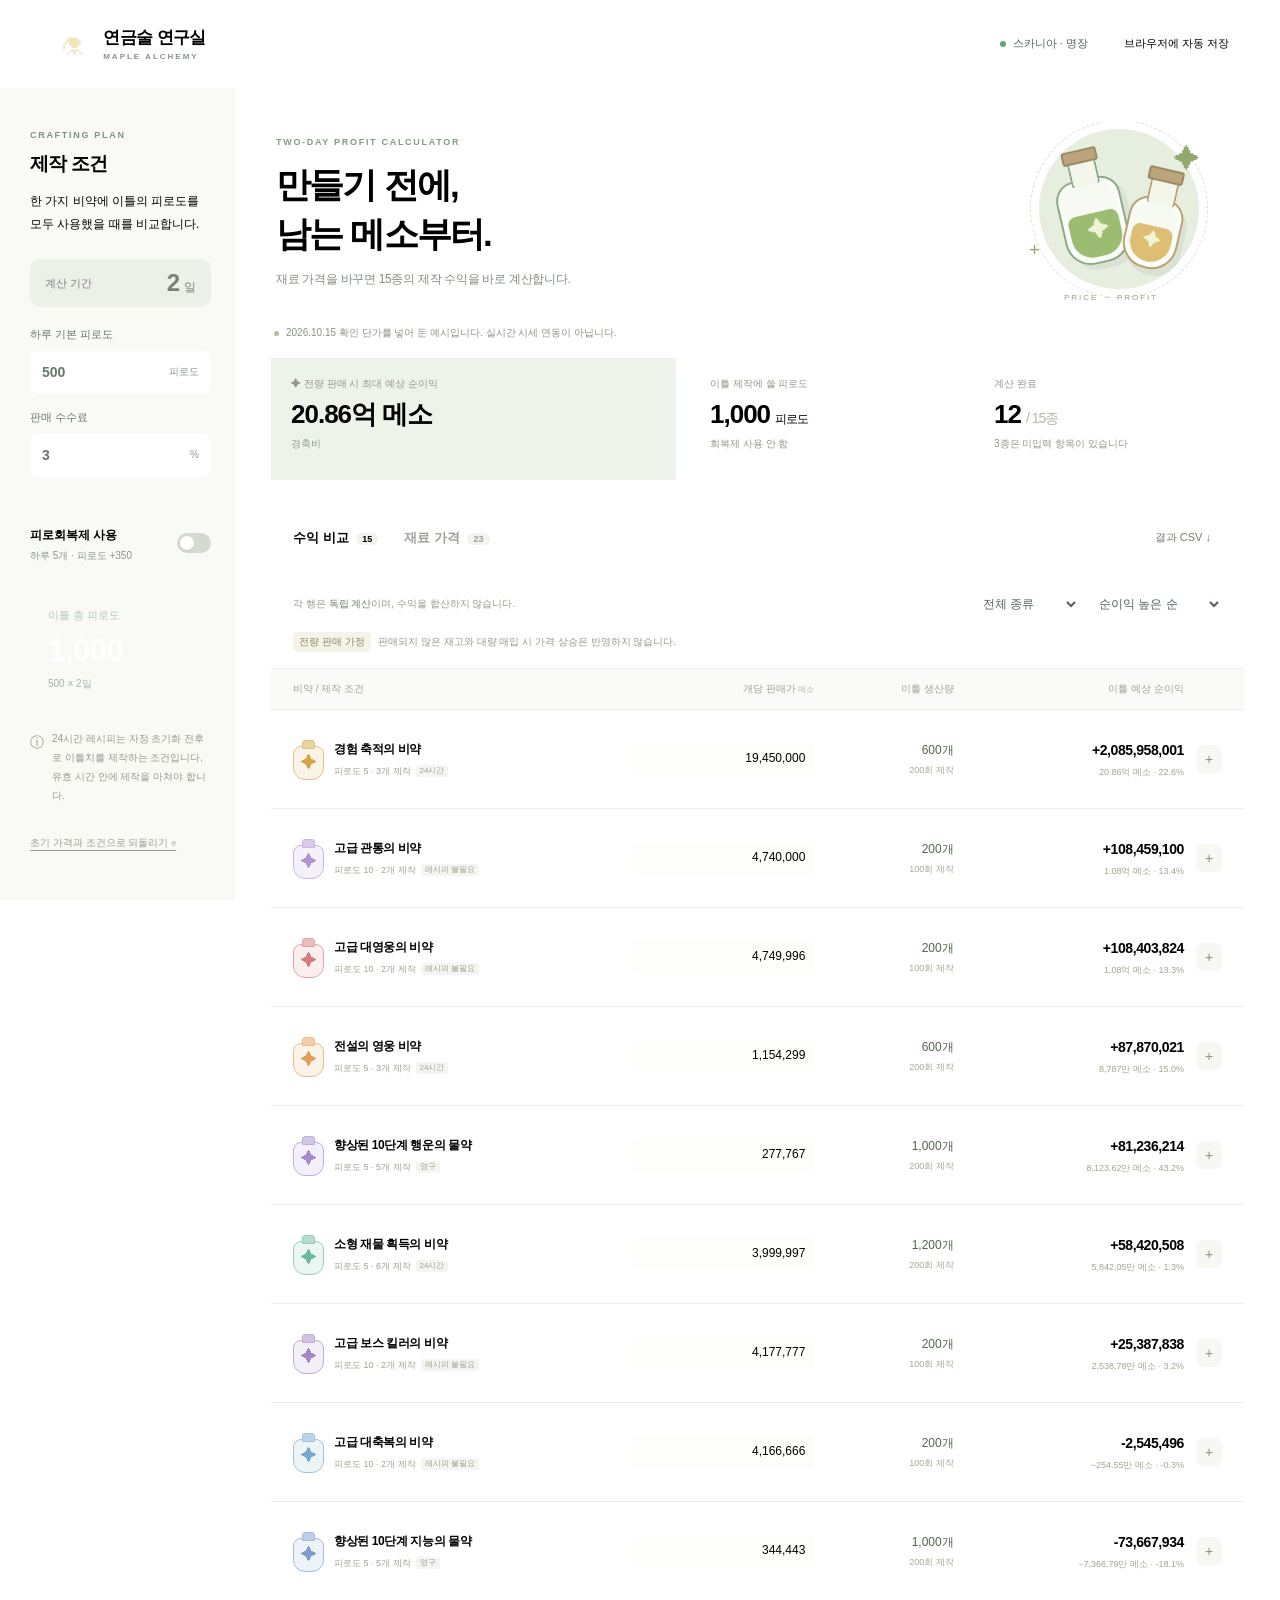
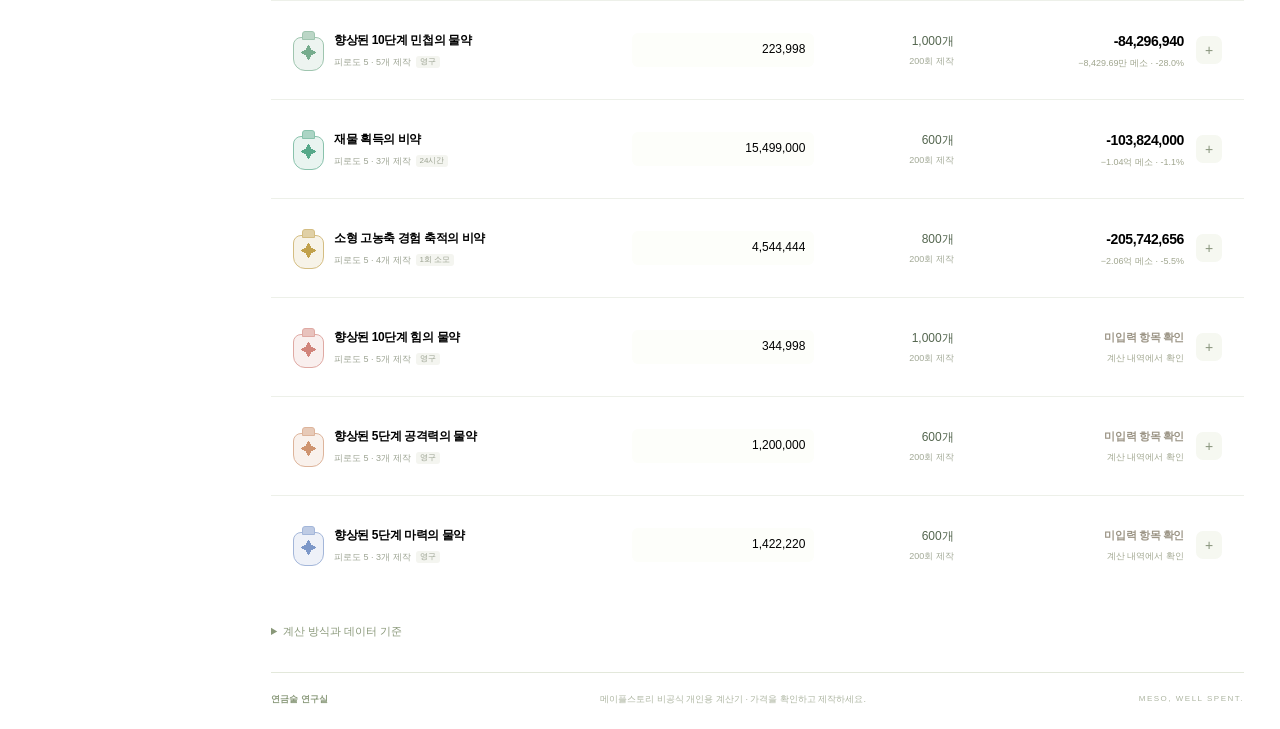
==== index.html @ e58c00bd "Publish standalone MapleStory alchemy calculator" ====
<!doctype html>
<html lang="ko">
<head>
  <meta charset="UTF-8">
  <meta name="viewport" content="width=device-width, initial-scale=1.0">
  <meta name="theme-color" content="#163f37">
  <meta name="description" content="재료비, 레시피, 수수료와 피로회복제 비용을 반영하는 메이플스토리 이틀 비약 제작 수익 계산기">
  <title>연금술 수익 계산기 · 메이플</title>
  <link rel="icon" type="image/svg+xml" href="[data-uri]">
  <style>500;600;700;800;900&display=swap');
:root{--bg:#f5f6f2;--surface:#fff;--ink:#202e2a;--muted:#7a837e;--border:#e6e9e3;--green:#1b6853;--dark:#163f37;--pale:#edf5ed;--red:#b4574b;--gold:#d3b775;--radius:16px;font-synthesis:none;color-scheme:light}
*{box-sizing:border-box}body{margin:0;background:var(--bg);color:var(--ink);font-family:'Noto Sans KR',-apple-system,BlinkMacSystemFont,'Malgun Gothic',sans-serif;font-size:14px;line-height:1.6}button,input,select{font:inherit}button,a,input,select,summary{-webkit-tap-highlight-color:transparent}button{cursor:pointer}button:disabled{cursor:default}a{color:inherit}button:focus-visible,a:focus-visible,summary:focus-visible{outline:3px solid #78a58c;outline-offset:4px}input:focus,select:focus{outline:2px solid #559e7f;outline-offset:1px}input{min-width:0;border:1px solid var(--border);border-radius:8px;padding:10px 12px;color:var(--ink);background:#fff;font-variant-numeric:tabular-nums}input::placeholder{color:#a2aaa4;font-weight:400}input.invalid{border-color:#d39788;background:#fffaf6}select{border:1px solid var(--border);background:white;border-radius:7px;padding:8px 28px 8px 10px;font-size:12px;color:#53615a}button{border:0}h1,h2,h3,p{margin:0}button,input,select{transition:background .15s,border-color .15s,box-shadow .15s}button:hover{filter:brightness(.97)}[hidden]{display:none!important}.muted{color:var(--muted);font-size:12px;line-height:1.9}.tiny{font-size:11px;color:var(--muted);line-height:1.9}.topbar{height:88px;padding:0 4%;background:#fff;border-bottom:1px solid var(--border);display:flex;align-items:center;justify-content:space-between}.brand{display:flex;align-items:center;gap:11px;text-decoration:none;font-size:17px;font-weight:800;letter-spacing:-.6px}.brand small{display:block;color:#8a938b;font-size:8px;letter-spacing:2px;font-weight:600;margin-top:0}.brand-icon{height:41px;width:41px;border-radius:12px;background:var(--dark);display:grid;place-items:center;color:#eee5bb;font-size:28px;font-weight:400}.header-right{display:flex;align-items:center;gap:24px;font-size:11px;color:var(--muted)}.world{display:inline-flex;align-items:center;gap:7px;border:1px solid var(--border);border-radius:20px;padding:5px 12px;color:#52655b;font-size:11px}.world i{height:6px;width:6px;background:#65a57b;border-radius:50%}.layout{display:grid;grid-template-columns:235px minmax(0,1fr);max-width:1480px;margin:auto}.sidebar{padding:40px 24px 32px 30px;border-right:1px solid var(--border);background:#f9faf6;align-self:start;min-height:calc(100vh - 88px);position:sticky;top:0}.section-kicker{color:#7e9481;font-size:9px;font-weight:800;letter-spacing:1.7px}.sidebar h2{font-size:19px;letter-spacing:-.7px;margin:7px 0 10px}.period{display:flex;justify-content:space-between;align-items:center;background:#ecf0e8;border-radius:10px;padding:12px 15px;margin:24px 0 19px;font-size:11px;color:#778174}.period strong{font-size:24px;line-height:1;color:var(--dark)}.period strong span{font-size:12px;margin-left:4px;font-weight:500}.field{display:block;font-size:11px;font-weight:500;color:#69786d;margin:15px 0}.input-unit{position:relative;display:flex;align-items:center;margin-top:7px}.input-unit input{width:100%;font-size:14px;font-weight:600;padding-right:58px;height:43px}.input-unit>span{position:absolute;right:12px;font-size:10px;color:#8b968d;pointer-events:none}.divider{height:1px;background:var(--border);margin:25px 0 20px}.toggle-row{display:flex;align-items:center;justify-content:space-between;cursor:pointer;position:relative}.toggle-row strong{font-size:12px;font-weight:600}.toggle-row small{display:block;font-size:10px;color:#8b948b;margin-top:3px}.toggle-row input{position:absolute;right:0;width:38px;height:23px;opacity:0;cursor:pointer}.toggle{width:34px;height:20px;background:#d3dbd0;border-radius:20px;position:relative;pointer-events:none}.toggle:after{content:'';position:absolute;top:3px;left:3px;height:14px;width:14px;background:white;border-radius:50%;box-shadow:0 1px 2px #0001;transition:transform .2s}.toggle-row input:checked+.toggle{background:var(--green)}.toggle-row input:checked+.toggle:after{transform:translateX(14px)}.toggle-row input:focus-visible+.toggle{outline:3px solid #a6c3aa;outline-offset:3px}.fatigue-total{display:flex;flex-direction:column;background:var(--dark);color:white;border-radius:12px;padding:18px;margin-top:25px}.fatigue-total>span{color:#b7c8bc;font-size:11px}.fatigue-total strong{font-size:32px;letter-spacing:-1px;font-weight:600;line-height:1.6}.fatigue-total small{font-size:10px;color:#9fb8a6}.sidebar-note{display:flex;gap:8px;margin-top:19px;color:#939b8b;font-size:10px;line-height:1.9}.sidebar-note>span{font-size:14px}.text-button{background:none;padding:0;color:#959c91;text-decoration:underline;text-underline-offset:4px;font-size:10px;margin-top:30px}main{padding:34px 36px 0;min-width:0}.hero{display:flex;align-items:center;justify-content:space-between;min-height:191px;gap:20px;padding:5px 5px 20px}.hero .section-kicker{color:#839b86}.hero h1{font-size:35px;letter-spacing:-1.8px;line-height:1.4;font-weight:800;margin:10px 0 12px}.hero p{font-size:12px;color:#838c82;letter-spacing:-.3px}.hero-art{width:230px;flex-shrink:0;position:relative;height:170px}.orbit{position:absolute;width:160px;height:160px;border-radius:50%;background:#e6eee0;top:2px;left:30px}.orbit:before{content:'';position:absolute;inset:-9px;border:1px dashed #d5e1cd;border-radius:50%;transform:rotate(-15deg)}.bottle{position:absolute;background:#fcfff8bb;border:2px solid #8eaa85;box-shadow:inset 0 0 0 4px #ffffffa1,5px 6px 0 #193c3110;border-radius:20px 20px 26px 26px;width:65px;height:86px;transform:rotate(-13deg);top:51px;left:52px}.bottle:before{content:'';position:absolute;width:25px;height:30px;border:2px solid #8eaa85;border-bottom:0;top:-27px;left:17px;background:#f2f6eb;border-radius:4px}.bottle:after{content:'';position:absolute;width:32px;height:10px;top:-32px;left:13px;background:#bba47b;border:2px solid #9d8a65;border-radius:3px}.bottle div{position:absolute;inset:33px 5px 5px;border-radius:8px 8px 21px 21px;background:#9cbd71}.bottle div:after{content:'✦';position:absolute;left:18px;top:0;color:#eef5d4;font-size:22px}.b2{left:116px;top:70px;transform:rotate(13deg);width:55px;height:72px;border-color:#bba473}.b2:before{left:12px;border-color:#bba473}.b2:after{left:8px}.b2 div{background:#ddbf73;inset:27px 5px 5px}.b2 div:after{left:13px;font-size:18px}.spark{position:absolute;color:#91a96c}.s1{font-size:26px;top:12px;left:165px}.s2{font-size:19px;left:20px;top:108px}.art-label{position:absolute;left:55px;bottom:-8px;color:#92a286;font-size:8px;letter-spacing:2px}.snapshot{display:flex;align-items:center;gap:7px;color:#8a9386;font-size:10px;padding:8px 3px 17px}.snapshot strong{font-weight:500}.snapshot-dot{width:5px;height:5px;background:#afbc9e;border-radius:50%;flex-shrink:0}.summary{display:grid;grid-template-columns:1.5fr 1fr 1fr;gap:14px;margin-bottom:26px}.summary-card{background:white;border:1px solid var(--border);border-radius:var(--radius);padding:18px 20px;min-height:122px;display:flex;flex-direction:column}.summary-card:first-child{background:#edf3e8;border-color:#dce5d5}.summary-label{font-size:10px;color:#8c9887;display:flex;align-items:center;gap:7px}.summary-card strong{font-size:26px;letter-spacing:-1px;font-weight:700;line-height:1.7;white-space:nowrap}.summary-card small{font-size:10px;color:#8e9888;overflow:hidden;text-overflow:ellipsis;white-space:nowrap}.summary-card:first-child strong{color:var(--green)}.workspace{background:#fff;border:1px solid var(--border);border-radius:17px;overflow:hidden}.workspace-top{display:flex;justify-content:space-between;align-items:center;border-bottom:1px solid var(--border);padding:0 22px}.tabs{display:flex;gap:26px}.tabs button{position:relative;background:transparent;color:#9ba198;font-size:13px;font-weight:600;min-height:64px;padding:0}.tabs button.active{color:var(--dark)}.tabs button.active:after{content:'';position:absolute;bottom:-1px;height:3px;background:var(--dark);border-radius:2px;left:0;right:0}.tabs button span{font-size:9px;background:#f1f3ed;border-radius:8px;padding:1px 6px;margin-left:4px}.secondary-button{border:1px solid var(--border);border-radius:7px;font-size:11px;color:#75816f;background:white;padding:7px 11px}.table-toolbar{padding:18px 22px 12px;display:flex;justify-content:space-between;align-items:center;gap:10px}.table-toolbar p{font-size:10px;color:#939a8c}.table-toolbar p strong{font-weight:500;color:#677b65}.table-toolbar>div{display:flex;gap:6px}.sale-assumption{font-size:10px;margin:0 22px 16px;color:#949987}.sale-assumption>span{display:inline-block;color:#8b855e;background:#f6f3e8;padding:2px 6px;border-radius:4px;margin-right:5px;font-weight:500}.results-head,.potion-row{display:grid;grid-template-columns:minmax(170px,1.8fr) minmax(115px,1fr) minmax(74px,.7fr) minmax(145px,1.2fr) 26px;align-items:center;gap:12px;padding:12px 22px}.results-head{background:#fafbf8;font-size:10px;color:#9aa28f;border-top:1px solid #f1f2ed;border-bottom:1px solid #eef0e8;min-height:40px}.results-head span:nth-child(n+2){text-align:right}.results-head small{font-size:8px;opacity:.8}.potion-item{border-bottom:1px solid #edf0e9}.potion-item:last-child{border:0}.potion-row{min-height:98px}.potion-name{display:flex;align-items:center;gap:10px;min-width:0}.mini-bottle{width:31px;height:34px;border:1px solid color-mix(in srgb,var(--potion) 70%,white);border-radius:8px 8px 12px 12px;background:color-mix(in srgb,var(--potion) 13%,white);flex-shrink:0;position:relative;display:grid;place-items:center;margin-top:7px}.mini-bottle:before{content:'';position:absolute;top:-7px;width:11px;height:7px;border-radius:3px 3px 0 0;background:color-mix(in srgb,var(--potion) 50%,white);border:1px solid color-mix(in srgb,var(--potion) 70%,white)}.mini-bottle:after{content:'✦';color:var(--potion);font-size:16px}.potion-name h3{font-size:12px;font-weight:600;line-height:1.65;letter-spacing:-.4px;word-break:keep-all}.potion-meta{display:flex;gap:5px;align-items:center;flex-wrap:wrap;margin-top:4px;font-size:9px;color:#9ca392}.recipe-tag{background:#f4f5f0;border-radius:3px;padding:0 4px;font-size:8px}.price-input{width:100%;text-align:right;font-size:12px;font-weight:500;padding:7px 9px;border-color:#e9ede4;border-radius:6px;background:#fdfefa}.production{text-align:right;font-variant-numeric:tabular-nums;font-size:12px;color:#54664f}.production small{display:block;font-size:9px;color:#a2a996;margin-top:3px}.profit-cell{text-align:right;min-width:0}.profit-cell strong{display:block;font-size:14px;letter-spacing:-.4px;font-variant-numeric:tabular-nums;white-space:nowrap;font-weight:700}.positive{color:var(--green)}.negative{color:var(--red)}.unknown{color:#9c9586;font-size:11px!important}.profit-cell small{font-size:9px;color:#a0a68f;display:block;margin-top:4px}.expand{background:#f6f8f1;border-radius:7px;color:#89957d;font-size:14px;height:28px;width:26px;padding:0}.expand[aria-expanded=true]{background:#e9f0e3;color:var(--dark)}.detail{background:#f9fbf6;padding:22px;border-top:1px solid #edf0e8}.detail-title{display:flex;align-items:center;justify-content:space-between;gap:12px;margin-bottom:15px}.detail-title strong{font-size:12px;color:#527047}.detail-title span{font-size:10px;color:#8e9b85}.detail-controls{display:grid;grid-template-columns:.7fr .7fr 1fr 1.2fr;gap:12px;margin-bottom:17px}.detail-controls label{font-size:10px;color:#88967e}.detail-controls input,.detail-controls select{width:100%;margin-top:5px;font-size:12px;padding:8px 10px;height:37px}.detail-controls .check-owned{display:flex;align-items:center;gap:7px;margin:0;height:24px;grid-column:1/-1;color:#6b7c60}.check-owned input{width:14px;height:14px;padding:0;accent-color:var(--green);margin:0}.detail-note{font-size:10px;background:#f2f2e8;color:#94916d;border-radius:7px;padding:9px 12px;margin-bottom:16px;line-height:1.8}.bom{width:100%;border-collapse:collapse;font-variant-numeric:tabular-nums;font-size:11px}.bom th{font-weight:400;font-size:9px;color:#96a08b;text-align:right;padding:0 0 7px;border-bottom:1px solid #e4e9dc}.bom th:first-child{text-align:left}.bom td{padding:8px 0;border-bottom:1px solid #eaf0e2;text-align:right;color:#62775a}.bom td:first-child{text-align:left}.bom .qty-input{width:60px;padding:3px 6px;font-size:11px;text-align:right;background:white}.bom .bom-price{width:110px;padding:4px 6px;font-size:11px;text-align:right;background:white}.bom small{color:#a1aa97;font-size:9px}.cost-lines{display:grid;grid-template-columns:1fr 1fr;gap:6px 36px;margin-top:18px;font-size:11px;color:#8b9880}.cost-line{display:flex;justify-content:space-between;gap:10px;padding:3px 0;align-items:center}.cost-line strong{font-weight:500;font-variant-numeric:tabular-nums;color:#5d7153}.cost-total{grid-column:1/-1;border-top:1px solid #dfe6d6;margin-top:7px;padding:13px 0 0;display:flex;align-items:center;justify-content:space-between}.cost-total>div>span{display:block;color:#4b6840;font-weight:600;font-size:12px}.cost-total small{font-size:9px;color:#a2ad94}.cost-total strong{font-size:23px;letter-spacing:-.7px}.detail-foot{font-size:10px;color:#a0aa94;line-height:1.8;margin-top:13px}.detail-missing{margin-top:12px;padding:10px 12px;border:1px dashed #cfcab5;border-radius:6px;color:#94865e;font-size:11px}.materials-intro{display:flex;justify-content:space-between;align-items:center;padding:26px 22px 18px;gap:20px}.materials-intro h2{font-size:17px;letter-spacing:-.5px}.materials-intro p{font-size:10px;color:#969f8d;margin-top:6px;max-width:420px;line-height:1.9}.search{display:flex;gap:7px;align-items:center;min-width:160px;border:1px solid var(--border);border-radius:8px;padding:0 10px;color:#93a185}.search input{border:0;padding:9px 0;font-size:11px;width:120px}.search input:focus{outline:0}.search:focus-within{outline:2px solid #559e7f}.price-guidance{margin:0 22px 20px;background:#f7f9f3;border-radius:8px;padding:10px 13px;color:#8a997c;font-size:10px;line-height:1.9}#material-grid{padding:0 22px 24px}.material-heading{display:flex;gap:9px;align-items:center;margin:20px 0 12px;font-size:12px;font-weight:600;color:#596f4c}.material-heading>span{font-size:9px;font-weight:400;color:#a1ae96}.materials-group{display:grid;grid-template-columns:repeat(3,minmax(0,1fr));gap:12px}.material-card{border:1px solid #e8eddf;border-radius:10px;padding:13px;background:#fff}.material-card.missing-card{background:#fffcf6;border-color:#e7dfcc}.material-card label{display:block;font-size:11px;font-weight:500;letter-spacing:-.2px;color:#697d5b;margin-bottom:9px}.material-card input{width:100%;font-size:13px;font-weight:500;padding:9px 11px;text-align:right;border-color:#e9eddf}.material-card small{display:block;color:#a0ad92;font-size:9px;text-align:right;margin-top:5px;min-height:15px}.material-card.missing-card small{color:#b19f76}.method{margin:22px 0;font-size:11px;color:#96a086;line-height:1.9}.method summary{cursor:pointer;color:#899879;font-size:11px;padding:5px 0}.method>div{padding:13px 16px;border:1px solid #e2e9da;border-radius:8px;margin-top:9px;background:#fafbf8}.method p+p{margin-top:10px}.method strong{font-weight:500}.source-links a{text-decoration:underline;text-underline-offset:3px}footer{display:flex;gap:15px;align-items:center;justify-content:space-between;font-size:9px;color:#adb5a1;margin-top:25px;padding:19px 0 23px;border-top:1px solid #e3e8db}footer>span:first-child{font-weight:700;color:#8d9c7e}footer>span:last-child{letter-spacing:1.5px;font-size:8px}.empty{text-align:center;padding:40px;color:#9aaa8e}.sr-only{position:absolute;width:1px;height:1px;padding:0;overflow:hidden;clip:rect(0,0,0,0);white-space:nowrap;border:0}#toast{position:fixed;bottom:25px;left:50%;transform:translateX(-50%);background:var(--dark);color:#eef6e8;font-size:12px;border-radius:10px;padding:12px 20px;box-shadow:0 6px 25px #203b3220;z-index:20}dialog{border:1px solid var(--border);border-radius:18px;padding:28px;max-width:420px;width:90%;color:var(--ink)}dialog::backdrop{background:#13291e55;backdrop-filter:blur(3px)}dialog h2{font-size:20px}dialog p{font-size:12px;color:var(--muted);margin:12px 0 25px}dialog form>div{display:flex;gap:9px;justify-content:flex-end}.primary-button{background:var(--green);color:white;border-radius:7px;padding:8px 18px;font-size:12px}
@media(min-width:1400px){main{padding:42px 45px 0}.layout{grid-template-columns:255px minmax(0,1fr)}.sidebar{padding-left:38px;padding-right:30px}.hero h1{font-size:39px}.potion-name h3{font-size:13px}.potion-row{min-height:99px}.profit-cell strong{font-size:16px}}
@media(max-width:1100px){.layout{grid-template-columns:210px minmax(0,1fr)}.sidebar{padding:30px 18px}.hero-art{width:180px;transform:scale(.9);transform-origin:right center}main{padding:27px 22px 0}.hero h1{font-size:31px}.hero p{font-size:11px}.results-head,.potion-row{grid-template-columns:minmax(135px,1.5fr) minmax(100px,1fr) 65px minmax(120px,1fr) 24px;gap:8px;padding-left:16px;padding-right:16px}.potion-name{gap:8px}.mini-bottle{width:25px;height:29px}.profit-cell strong{font-size:12px}.summary{gap:10px}.summary-card{padding:15px;min-height:116px}.summary-card strong{font-size:22px}.potion-name h3{font-size:11px}.table-toolbar{align-items:flex-start}.table-toolbar p{max-width:180px}.materials-group{grid-template-columns:repeat(2,minmax(0,1fr))}.materials-intro{align-items:flex-start;flex-direction:column}.search{width:100%}.search input{width:100%}}
@media(max-width:850px){.topbar{height:75px;padding:0 22px}.header-right{gap:10px}#save-status{display:none}.layout{display:block}.sidebar{position:static;border-right:0;border-bottom:1px solid var(--border);padding:22px;display:grid;grid-template-columns:1fr 1fr;gap:0 20px;min-height:0}.sidebar>.section-kicker,.sidebar>h2,.sidebar>.muted,.sidebar>.period,.sidebar>.divider,.sidebar>.sidebar-note,.sidebar>.text-button{display:none}.sidebar .field{margin:0 0 12px}.sidebar .toggle-row{grid-column:1;align-self:center}.sidebar #recovery-fields{grid-column:1/-1;grid-row:3;background:#f1f5eb;padding:12px;border-radius:8px;display:flex;align-items:center;gap:15px;margin-top:12px}.sidebar #recovery-fields .field{margin:0;min-width:160px;max-width:230px}.sidebar #recovery-fields .tiny{margin:0}.fatigue-total{grid-column:2;grid-row:2;margin:0;padding:12px 15px;display:grid;grid-template-columns:1fr auto;align-items:center;gap:0 10px}.fatigue-total strong{grid-column:2;grid-row:1/3;font-size:27px}.fatigue-total small{font-size:9px}.fatigue-total>span{font-size:10px}main{padding:24px 22px 0}.hero{min-height:170px}.hero-art{width:220px;transform:scale(.85)}.summary{margin-bottom:22px}.results-head,.potion-row{grid-template-columns:minmax(160px,1.5fr) minmax(120px,1fr) 80px minmax(140px,1.1fr) 26px;padding-left:22px;padding-right:22px}.potion-name h3{font-size:12px}.profit-cell strong{font-size:14px}.table-toolbar p{max-width:none}.materials-group{grid-template-columns:repeat(3,minmax(0,1fr))}.materials-intro{flex-direction:row}.detail-controls{grid-template-columns:1fr 1fr 1fr 1.2fr}}
@media(max-width:650px){.topbar{padding:0 18px}.brand{font-size:15px;gap:8px}.brand-icon{width:36px;height:36px;font-size:25px}.brand small{font-size:7px;letter-spacing:1.4px}.world{font-size:9px;padding:4px 9px}.sidebar{padding:18px;gap:0 14px}.sidebar .input-unit input{font-size:13px}.fatigue-total{padding:10px}.fatigue-total strong{font-size:24px}.fatigue-total small{font-size:8px}.toggle-row small{font-size:9px}.toggle-row strong{font-size:11px}.toggle{width:32px;flex-shrink:0}.toggle-row{gap:8px}main{padding:25px 13px 0}.hero{padding:0 7px 18px;min-height:159px;gap:0}.hero h1{font-size:28px;line-height:1.45;letter-spacing:-1.2px;margin:8px 0 11px}.hero p{max-width:225px;font-size:10px;word-break:keep-all}.hero .section-kicker{font-size:7px;letter-spacing:1.2px}.hero-art{width:110px;transform:scale(.63);transform-origin:right center;height:150px;margin-left:-40px;margin-right:2px}.orbit{left:-25px}.bottle{left:-5px}.b2{left:61px}.s1{left:109px}.s2{left:-34px}.art-label{left:-4px;white-space:nowrap;bottom:-21px}.snapshot{font-size:9px;padding:2px 5px 15px;align-items:flex-start;gap:6px}.snapshot-dot{margin-top:6px}.snapshot p{line-height:1.9}.summary{grid-template-columns:1fr 1fr;gap:9px}.summary-card:first-child{grid-column:1/-1;min-height:105px;padding:14px 17px;position:relative}.summary-card:first-child strong{font-size:28px}.summary-card:first-child small{position:absolute;right:17px;bottom:21px;font-size:10px;max-width:45%}.summary-card{padding:13px 15px;min-height:106px;border-radius:12px}.summary-card strong{font-size:24px}.summary-label{font-size:10px}.summary-card small{font-size:9px}.workspace{border-radius:13px}.workspace-top{padding:0 15px}.tabs{gap:20px}.tabs button{font-size:12px;min-height:57px}.tabs button span{font-size:8px;margin-left:2px}.secondary-button{font-size:10px;padding:6px 8px}.table-toolbar{padding:15px 15px 11px;align-items:center;flex-wrap:wrap;gap:9px}.table-toolbar p{font-size:9px}.table-toolbar select{font-size:10px;padding:6px 22px 6px 7px}.table-toolbar>div{width:100%;justify-content:flex-end}.sale-assumption{margin:0 15px 14px;font-size:9px;line-height:1.9}.results-head{display:none}.potion-row{display:grid;grid-template-columns:minmax(0,1fr) 130px 23px;gap:6px 9px;padding:18px 15px;min-height:126px;position:relative}.potion-name{grid-column:1;grid-row:1/3;align-self:start;margin-top:5px;gap:9px}.potion-name h3{font-size:12px}.mini-bottle{width:25px;height:30px}.potion-meta{font-size:8px;gap:4px;line-height:1.8}.price-input{grid-column:2;grid-row:1;font-size:12px;padding:6px 8px}.production{grid-column:1;grid-row:3;text-align:left;margin-left:34px;font-size:10px;margin-top:2px}.production small{display:inline;font-size:8px;margin-left:7px}.profit-cell{grid-column:2;grid-row:2/4;align-self:end}.profit-cell strong{font-size:13px}.profit-cell small{font-size:8px}.expand{grid-column:3;grid-row:1/4;width:23px}.detail{padding:18px 15px}.detail-title{align-items:flex-start;gap:10px}.detail-title strong{font-size:11px}.detail-title span{font-size:9px;text-align:right}.detail-controls{grid-template-columns:1fr 1fr;gap:10px}.detail-controls input,.detail-controls select{font-size:11px}.detail-note{font-size:9px}.bom{font-size:9px}.bom th{font-size:8px}.bom td:first-child{max-width:100px;word-break:keep-all;padding-right:8px}.bom .qty-input{width:40px;font-size:10px}.bom .bom-price{width:85px;font-size:10px}.bom small{font-size:8px;display:block}.cost-lines{grid-template-columns:1fr;gap:3px}.cost-line{font-size:10px}.cost-total strong{font-size:21px}.detail-foot{font-size:9px}.materials-intro{padding:21px 15px 16px;flex-direction:column;gap:14px}.materials-intro h2{font-size:16px}.materials-intro p{font-size:10px}.price-guidance{margin:0 15px 16px;font-size:9px}#material-grid{padding:0 15px 18px}.materials-group{grid-template-columns:repeat(2,minmax(0,1fr));gap:9px}.material-card{padding:11px}.material-card label{font-size:10px;min-height:32px;line-height:1.7}.material-card input{font-size:12px;padding:8px}.material-card small{font-size:8px}.method{font-size:10px;margin:18px 6px}.method summary{font-size:10px}footer{margin:19px 6px 0;flex-wrap:wrap;gap:3px;font-size:8px;justify-content:flex-start}footer>span:last-child{display:none}footer p{flex-basis:100%;margin-top:4px}#toast{width:90%;text-align:center;font-size:11px}.unknown{font-size:10px!important}}
@media(prefers-reduced-motion:reduce){*{transition:none!important}}

#results-list{display:flex;flex-direction:column}.hero{overflow:hidden}#reset-mobile{display:none}@media(max-width:850px){#reset-mobile{display:inline-block;margin:4px 6px 0}}


.bom small{display:block;margin-top:2px}


@media(min-width:851px){.sidebar{max-height:100vh;overflow-y:auto}}.sidebar::-webkit-scrollbar{width:4px}.sidebar::-webkit-scrollbar-thumb{background:#dce3d4;border-radius:4px}

</style>

</head>
<body id="top">
  <header class="topbar"><a href="#top" class="brand"><span class="brand-icon" aria-hidden="true">⚗</span><span>연금술 연구실<small>MAPLE ALCHEMY</small></span></a><div class="header-right"><span class="world"><i></i> 스카니아 · 명장</span><span id="save-status" role="status">브라우저에 자동 저장</span></div></header>
  <div class="layout">
    <aside class="sidebar" aria-label="계산 조건">
      <div class="section-kicker">CRAFTING PLAN</div>
      <h2>제작 조건</h2><p class="muted">한 가지 비약에 이틀의 피로도를<br>모두 사용했을 때를 비교합니다.</p>
      <div class="period"><span>계산 기간</span><strong>2<span>일</span></strong></div>
      <label class="field">하루 기본 피로도<div class="input-unit"><input id="daily-fatigue" data-setting="dailyFatigue" type="text" inputmode="numeric" aria-label="하루 기본 피로도"><span>피로도</span></div></label>
      <label class="field">판매 수수료<div class="input-unit"><input id="fee" data-setting="fee" type="text" inputmode="decimal" aria-label="판매 수수료"><span>%</span></div></label>
      <div class="divider"></div>
      <label class="toggle-row"><span><strong>피로회복제 사용</strong><small>하루 5개 · 피로도 +350</small></span><input type="checkbox" id="recovery" role="switch" aria-label="피로회복제 사용"><span class="toggle" aria-hidden="true"></span></label>
      <div id="recovery-fields" hidden><label class="field">회복제 1개 매입가<div class="input-unit"><input id="recovery-price" data-setting="recoveryPrice" type="text" inputmode="numeric" placeholder="가격 입력" aria-label="피로회복제 한 개 가격"><span>메소</span></div></label><p class="tiny">이틀간 10개 비용을 차감합니다.<br>보유·무료 사용이라면 0을 입력하세요.</p></div>
      <div class="fatigue-total"><span>이틀 총 피로도</span><strong id="total-fatigue">1,000</strong><small id="fatigue-equation">500 × 2일</small></div>
      <div class="sidebar-note"><span aria-hidden="true">ⓘ</span><p>24시간 레시피는 자정 초기화 전후로 이틀치를 제작하는 조건입니다. 유효 시간 안에 제작을 마쳐야 합니다.</p></div>
      <button id="reset" class="text-button">초기 가격과 조건으로 되돌리기 ↺</button>
    </aside>
    <main>
      <section class="hero"><div><div class="section-kicker">TWO-DAY PROFIT CALCULATOR</div><h1>만들기 전에,<br>남는 메소부터.</h1><p>재료 가격을 바꾸면 15종의 제작 수익을 바로 계산합니다.</p></div><div class="hero-art" aria-hidden="true"><div class="orbit"></div><div class="bottle b1"><div></div></div><div class="bottle b2"><div></div></div><span class="spark s1">✦</span><span class="spark s2">+</span><span class="art-label">PRICE → PROFIT</span></div></section>
      <div class="snapshot"><span class="snapshot-dot"></span><p>2026.10.15 확인 단가를 넣어 둔 예시입니다. <strong>실시간 시세 연동이 아닙니다.</strong></p></div>
      <section id="summary" class="summary" aria-label="계산 요약"></section>
      <section class="workspace">
        <div class="workspace-top"><nav class="tabs" role="tablist" aria-label="계산기 메뉴"><button id="tab-results" class="active" role="tab" aria-selected="true" aria-controls="results-panel">수익 비교 <span>15</span></button><button id="tab-materials" role="tab" aria-selected="false" aria-controls="materials-panel">재료 가격 <span>23</span></button></nav><button id="download" class="secondary-button">결과 CSV ↓</button></div>
        <div id="results-panel" role="tabpanel" aria-labelledby="tab-results">
          <div class="table-toolbar"><p>각 행은 <strong>독립 계산</strong>이며, 수익을 합산하지 않습니다.</p><div><label class="sr-only" for="group-filter">비약 종류</label><select id="group-filter"><option value="all">전체 종류</option><option>사냥</option><option>보스</option><option>능력치</option></select><label class="sr-only" for="sort">정렬</label><select id="sort"><option value="profit">순이익 높은 순</option><option value="roi">수익률 높은 순</option><option value="default">기본 순서</option></select></div></div>
          <div class="sale-assumption"><span>전량 판매 가정</span> 판매되지 않은 재고와 대량 매입 시 가격 상승은 반영하지 않습니다.</div>
          <div class="results-head"><span>비약 / 제작 조건</span><span>개당 판매가 <small>메소</small></span><span>이틀 생산량</span><span>이틀 예상 순이익</span><span></span></div>
          <div id="results-list"></div>
        </div>
        <div id="materials-panel" role="tabpanel" aria-labelledby="tab-materials" hidden>
          <div class="materials-intro"><div><h2>매입할 가격을 입력하세요</h2><p>이전 단계 물약도 경매장에서 사는 조건입니다. 같은 재료는 모든 비약에 함께 반영됩니다.</p></div><label class="search"><span aria-hidden="true">⌕</span><input id="material-search" type="search" placeholder="재료 이름 검색" aria-label="재료 이름 검색"></label></div>
          <div class="price-guidance">단위는 모두 <strong>1개당 메소</strong>입니다. 대량 구매라면 예상 평균 매입가를 입력하세요. 빈칸은 미확인, 0은 무료로 계산합니다.</div>
          <div id="material-grid"></div>
          <p id="material-empty" class="empty" hidden>검색한 재료가 없습니다.</p>
        </div>
      </section>
      <details class="method"><summary>계산 방식과 데이터 기준</summary><div><p><strong>제작 횟수</strong> = ⌊(하루 기본 피로도 + 회복제 추가 피로도) ÷ 1회 제작 피로도⌋ × 2일</p><p><strong>이틀 순이익</strong> = 판매가 × 생산량 × (1 − 수수료율) − 전체 재료비 − 레시피 비용 − 회복제 비용</p><p>24시간·영구 레시피는 신규 구입 시 1장 값을 반영합니다. 보유 체크 시 해당 비용은 0입니다. 1회 소모 레시피는 제작 횟수만큼 계산합니다. 각 행은 해당 비약만 제작하는 대안이며, 공통 레시피를 쓰는 비약끼리도 별도 비교합니다.</p><p>재료와 판매가는 대화 중 확인한 단가 예시로, 매물 수량과 거래 성사 여부를 보장하지 않습니다. 피로도는 일반 물약 5, 고급 비약 10을 적용했습니다. 소형 고농축 경축비의 피로도 5는 추정값이며 펼친 계산에서 수정할 수 있습니다. 모든 제작 수량·재료 수량도 수정할 수 있습니다.</p><p>수수료의 메소 단위 반올림 차이로 실제 정산액과 소액 차이가 날 수 있습니다. 시간당 자연 회복과 부가 제작 보너스는 반영하지 않습니다. 입력값은 현재 브라우저에만 저장됩니다.</p><p class="source-links">제작 정보 참고: <a href="https://maple.inven.co.kr/dataninfo/item/detail.php?code=2003526" target="_blank" rel="noopener">전설의 영웅 비약</a> · <a href="https://1-start.tistory.com/221" target="_blank" rel="noopener">경험 축적의 비약</a> · <a href="https://maple.inven.co.kr/dataninfo/item/detail.php?code=2004119&retype=5" target="_blank" rel="noopener">향상된 마력의 물약</a> · <a href="https://maplestory.nexon.com/news/update/722" target="_blank" rel="noopener">제작 대기시간 변경</a></p></div></details>
      <button id="reset-mobile" class="text-button">초기 가격과 조건으로 되돌리기 ↺</button>
      <footer><span>연금술 연구실</span><p>메이플스토리 비공식 개인용 계산기 · 가격을 확인하고 제작하세요.</p><span>MESO, WELL SPENT.</span></footer>
    </main>
  </div>
  <div id="toast" role="status" hidden></div>
  <dialog id="reset-dialog"><form method="dialog"><h2>입력값을 초기화할까요?</h2><p>직접 입력한 가격과 제작 조건을 초기 예시로 되돌립니다.</p><div><button class="secondary-button" value="cancel">취소</button><button class="primary-button" value="reset">초기화</button></div></form></dialog>
<script>(()=>{
'use strict';
const VERSION = 1;
const PRICE_DATE = '2026-10-15';
const MATERIALS = [
  ['seed', '쥬니퍼베리 씨앗 오일', 4466666, '원재료'],
  ['flower', '쥬니퍼베리 꽃 오일', 16666, '원재료'],
  ['hys', '히솝 꽃 오일', 9111, '원재료'],
  ['bright', '영롱한 황혼의 정수', 7660000, '원재료'],
  ['upper', '상급 주문의 정수', 79900, '원재료'],
  ['magic', '마력 결정', 50, '원재료'],
  ['top', '최상급 아이템 결정', 300000, '원재료'],
  ['stone', '현자의 돌', 1100, '원재료'],
  ['bottle', '최고급 포션 빈 병', 800, '원재료'],
  ['lithium', '리튬', 69000, '원재료'],
  ['wisdom', '지혜의 크리스탈', 666666, '원재료'],
  ['luck', '행운의 크리스탈', 30000, '원재료'],
  ['baseHero', '대영웅의 비약', 299944, '이전 단계 물약'],
  ['baseBoss', '보스 킬러의 비약', 19999, '이전 단계 물약'],
  ['basePenetration', '관통의 비약', 279999, '이전 단계 물약'],
  ['baseBless', '대축복의 비약', 277777, '이전 단계 물약'],
  ['baseSTR', '10단계 힘의 물약', null, '이전 단계 물약'],
  ['baseINT', '10단계 지능의 물약', 250000, '이전 단계 물약'],
  ['baseDEX', '10단계 민첩의 물약', 197775, '이전 단계 물약'],
  ['baseLUK', '10단계 행운의 물약', 168000, '이전 단계 물약'],
  ['baseATT', '5단계 공격력의 물약', null, '이전 단계 물약'],
  ['baseMAGIC', '5단계 마력의 물약', null, '이전 단계 물약'],
  ['smallEXP', '소형 경험 축적의 비약', 799999, '이전 단계 물약'],
].map(([id, name, price, group]) => ({id, name, price, group}));

const potion = (id, name, short, group, color, fatigue, output, sale, recipeType, recipePrice, ingredients, note = '') =>
  ({id, name, short, group, color, fatigue, output, sale, recipeType, recipePrice, ingredients, note});
const high = base => ({[base]: 1, hys: 10, upper: 1, bright: 1});
const POTIONS = [
  potion('exp', '경험 축적의 비약', '경축비', '사냥', '#d6a548', 5, 3, 19450000, '24h', 9999, {seed: 10, top: 5, stone: 2, bottle: 1}, '거래량을 고려해 판매 가능한 수량부터 제작하세요.'),
  potion('wealth', '재물 획득의 비약', '재획비', '사냥', '#56a889', 5, 3, 15499000, '24h', 10530000, {seed: 10, top: 3, stone: 1, bottle: 1}),
  potion('smallWealth', '소형 재물 획득의 비약', '소재비', '사냥', '#6eb99a', 5, 6, 3999997, '24h', 10530000, {seed: 5, top: 2, stone: 1, bottle: 1}, '재물 획득의 비약과 같은 레시피를 사용합니다. 각 행은 한 종류만 제작하는 독립 비교입니다.'),
  potion('legend', '전설의 영웅 비약', '전영비', '보스', '#e49c58', 5, 3, 1154299, '24h', 249999997, {flower: 10, top: 5, stone: 2, bottle: 1}),
  potion('highHero', '고급 대영웅의 비약', '고대영', '보스', '#d77d79', 10, 2, 4749996, 'none', 0, high('baseHero')),
  potion('highPenetration', '고급 관통의 비약', '고관통', '보스', '#b295d5', 10, 2, 4740000, 'none', 0, high('basePenetration')),
  potion('highBoss', '고급 보스 킬러의 비약', '고보킬', '보스', '#a586c4', 10, 2, 4177777, 'none', 0, high('baseBoss')),
  potion('highBless', '고급 대축복의 비약', '고대축', '보스', '#77a9cc', 10, 2, 4166666, 'none', 0, high('baseBless')),
  potion('enhancedLUK', '향상된 10단계 행운의 물약', '향상 행운', '능력치', '#a58cce', 5, 5, 277767, 'permanent', 6397776, {baseLUK: 5, lithium: 1}),
  potion('enhancedDEX', '향상된 10단계 민첩의 물약', '향상 민첩', '능력치', '#76ac8d', 5, 5, 223998, 'permanent', 90000000, {baseDEX: 5, lithium: 1}),
  potion('enhancedINT', '향상된 10단계 지능의 물약', '향상 지능', '능력치', '#7c9dce', 5, 5, 344443, 'permanent', 24444444, {baseINT: 5, wisdom: 1}),
  potion('enhancedSTR', '향상된 10단계 힘의 물약', '향상 힘', '능력치', '#d1847b', 5, 5, 344998, 'permanent', 9770000, {baseSTR: 5, wisdom: 1}),
  potion('enhancedATT', '향상된 5단계 공격력의 물약', '향상 공격력', '능력치', '#cf9470', 5, 3, 1200000, 'permanent', 839999, {baseATT: 3, luck: 2}),
  potion('enhancedMAGIC', '향상된 5단계 마력의 물약', '향상 마력', '능력치', '#7c97c8', 5, 3, 1422220, 'permanent', 980000, {baseMAGIC: 3, luck: 2}),
  potion('concentratedEXP', '소형 고농축 경험 축적의 비약', '소형 고농축 경축비', '사냥', '#c1a14c', 5, 4, 4544444, 'single', 50, {smallEXP: 4, bright: 2, hys: 10, magic: 1000}, '피로도 5는 사용자 추정값입니다. 게임 제작 화면을 확인한 뒤 수정하세요. 레시피는 제작 1회마다 소모합니다.'),
];
const RECIPE_LABELS = {none: '레시피 불필요', '24h': '24시간', permanent: '영구', single: '1회 소모'};
function defaultState() {
  return {
    version: VERSION,
    settings: {dailyFatigue: 500, fee: 3, recovery: false, recoveryPrice: null},
    prices: Object.fromEntries(MATERIALS.map(m => [m.id, m.price])),
    potions: Object.fromEntries(POTIONS.map(p => [p.id, {
      sale: p.sale, fatigue: p.fatigue, output: p.output, recipeType: p.recipeType,
      recipePrice: p.recipePrice, owned: false, ingredients: {...p.ingredients},
    }])),
  };
}

function validPrice(value) {
  return typeof value === 'number' && Number.isFinite(value) && value >= 0 && value <= 1e15;
}
function calculate(potion, state) {
  const p = state.potions[potion.id];
  const s = state.settings;
  const missing = [];
  const dailyFatigue = Number.isFinite(s.dailyFatigue) && s.dailyFatigue >= 0 ? s.dailyFatigue + (s.recovery ? 350 : 0) : null;
  const fatigueValid = Number.isFinite(p.fatigue) && p.fatigue > 0 && Number.isInteger(p.fatigue);
  const outputValid = Number.isInteger(p.output) && p.output > 0;
  const dailyRuns = dailyFatigue === null || !fatigueValid ? 0 : Math.floor(dailyFatigue / p.fatigue);
  const runs = dailyRuns * 2;
  const units = runs * (outputValid ? p.output : 0);
  if (dailyFatigue === null) missing.push('하루 피로도');
  if (!fatigueValid) missing.push('제작 피로도');
  if (!outputValid) missing.push('제작 수량');
  if (!validPrice(p.sale)) missing.push('판매 단가');
  if (typeof s.fee !== 'number' || !Number.isFinite(s.fee) || s.fee < 0 || s.fee >= 100) missing.push('판매 수수료');
  let perCraftCost = 0;
  const materials = Object.entries(p.ingredients).map(([id, quantity]) => {
    const price = state.prices[id];
    const known = validPrice(price) && Number.isInteger(quantity) && quantity > 0;
    if (!known) missing.push(id);
    const cost = known ? price * quantity * runs : null;
    if (known) perCraftCost += price * quantity;
    return {id, quantity, totalQuantity: quantity * runs, price, cost};
  });
  let recipeCount = 0;
  if (runs > 0 && p.recipeType !== 'none') recipeCount = p.recipeType === 'single' ? runs : (p.owned ? 0 : 1);
  if (!['none', '24h', 'permanent', 'single'].includes(p.recipeType)) missing.push('레시피 종류');
  if (recipeCount && !validPrice(p.recipePrice)) missing.push('레시피 가격');
  const recipeCost = recipeCount ? (validPrice(p.recipePrice) ? p.recipePrice * recipeCount : null) : 0;
  const recoveryCount = s.recovery ? 10 : 0;
  if (recoveryCount && !validPrice(s.recoveryPrice)) missing.push('피로회복제 가격');
  const recoveryCost = recoveryCount ? (validPrice(s.recoveryPrice) ? s.recoveryPrice * recoveryCount : null) : 0;
  const gross = validPrice(p.sale) ? units * p.sale : null;
  const fee = gross === null || missing.includes('판매 수수료') ? null : gross * s.fee / 100;
  const materialCost = materials.some(m => m.cost === null) ? null : perCraftCost * runs;
  const cost = materialCost === null || recipeCost === null || recoveryCost === null ? null : materialCost + recipeCost + recoveryCost;
  const net = missing.length ? null : gross - fee - cost;
  const breakEvenSale = cost === null || units === 0 || missing.includes('판매 수수료') ? null : Math.ceil(cost / units / (1 - s.fee / 100));
  return {id: potion.id, dailyFatigue, dailyRuns, runs, units, unusedFatigue: dailyFatigue === null ? 0 : dailyFatigue - dailyRuns * p.fatigue,
    materials, perCraftCost: materialCost === null ? null : perCraftCost, materialCost, recipeCount, recipeCost, recoveryCount,
    recoveryCost, gross, fee, cost, net, breakEvenSale, roi: net === null || !cost ? null : net / cost * 100, missing};
}


const KEY = 'maple-alchemy-calculator-v1';
const $ = s => document.querySelector(s);
const $$ = s => [...document.querySelectorAll(s)];
const fmt = n => n === null || !Number.isFinite(n) ? '—' : Math.round(n).toLocaleString('ko-KR');
const inputValue = n => n === null ? '' : Number(n).toLocaleString('en-US', {maximumFractionDigits: 2});
const esc = v => String(v).replace(/[&<>"']/g, c => ({'&':'&amp;','<':'&lt;','>':'&gt;','"':'&quot;',"'":'&#39;'}[c]));
const compact = n => {
  if (n === null || !Number.isFinite(n)) return '가격 입력 필요';
  const sign = n < 0 ? '−' : '';
  const a = Math.abs(n);
  if (a >= 1e8) return `${sign}${(a / 1e8).toLocaleString('ko-KR', {maximumFractionDigits: 2})}억 메소`;
  if (a >= 1e4) return `${sign}${(a / 1e4).toLocaleString('ko-KR', {maximumFractionDigits: 2})}만 메소`;
  return `${sign}${fmt(a)} 메소`;
};
const materialName = id => MATERIALS.find(m => m.id === id)?.name ?? id;
const money = n => n === null ? '미입력' : `${fmt(n)} 메소`;
let state = defaultState();
let loaded = false;
let storageAvailable = true;
let activeTab = 'results';
let openDetails = new Set();
let toastTimer;
try {
  const saved = JSON.parse(localStorage.getItem(KEY));
  if (saved?.version === VERSION && saved.settings && saved.prices && saved.potions) {
    const numeric = x => x === null || validPrice(x);
    for (const id of Object.keys(state.prices)) if (numeric(saved.prices[id])) state.prices[id] = saved.prices[id];
    for (const k of ['dailyFatigue', 'fee', 'recoveryPrice']) if (numeric(saved.settings[k])) state.settings[k] = saved.settings[k];
    state.settings.recovery = saved.settings.recovery === true;
    for (const p of POTIONS) {
      const v = saved.potions[p.id];
      if (!v) continue;
      for (const k of ['sale', 'fatigue', 'output', 'recipePrice']) if (numeric(v[k])) state.potions[p.id][k] = v[k];
      if (Object.hasOwn(RECIPE_LABELS, v.recipeType)) state.potions[p.id].recipeType = v.recipeType;
      state.potions[p.id].owned = v.owned === true;
      for (const id of Object.keys(p.ingredients)) if (numeric(v.ingredients?.[id])) state.potions[p.id].ingredients[id] = v.ingredients[id];
    }
    loaded = true;
  }
} catch { storageAvailable = false; }

function save() {
  try {
    localStorage.setItem(KEY, JSON.stringify(state));
    storageAvailable = true;
    $('#save-status').textContent = '✓ 이 브라우저에 저장됨';
  } catch {
    storageAvailable = false;
    $('#save-status').textContent = '저장 불가 · 현재 화면에서만 유지';
  }
}
function toast(message) {
  clearTimeout(toastTimer);
  $('#toast').textContent = message;
  $('#toast').hidden = false;
  toastTimer = setTimeout(() => { $('#toast').hidden = true; }, 3000);
}
function allResults() { return POTIONS.map(p => ({p, r: calculate(p, state)})); }
function renderSummary() {
  const rows = allResults();
  const known = rows.filter(({r}) => r.net !== null);
  const best = known.toSorted((a,b) => b.r.net - a.r.net)[0];
  const fatigue = state.settings.dailyFatigue === null ? null : (state.settings.dailyFatigue + (state.settings.recovery ? 350 : 0)) * 2;
  const bestText = best ? compact(best.r.net) : '가격 입력 필요';
  $('#summary').innerHTML = `<article class="summary-card"><span class="summary-label">✦ 전량 판매 시 최대 예상 순이익</span><strong>${bestText}</strong><small>${best ? esc(best.p.short) : '미입력 항목을 채워 주세요'}</small></article>
    <article class="summary-card"><span class="summary-label">이틀 제작에 쓸 피로도</span><strong>${fmt(fatigue)}<span style="font-size:12px;margin-left:5px;font-weight:400">피로도</span></strong><small>${state.settings.recovery ? '회복제 하루 5개 · 총 10개' : '회복제 사용 안 함'}</small></article>
    <article class="summary-card"><span class="summary-label">계산 완료</span><strong>${known.length}<span style="font-size:14px;color:#b2baa6;margin-left:5px;font-weight:400">/ 15종</span></strong><small>${rows.length - known.length ? `${rows.length - known.length}종은 미입력 항목이 있습니다` : '모든 비약의 원가 입력 완료'}</small></article>`;
  $('#total-fatigue').textContent = fmt(fatigue);
  $('#fatigue-equation').textContent = `${state.settings.recovery ? '(' : ''}${fmt(state.settings.dailyFatigue)}${state.settings.recovery ? ' + 350)' : ''} × 2일`;
}
function priceField(attrs, value, label, classes = '') {
  return `<input type="text" inputmode="numeric" ${attrs} value="${inputValue(value)}" placeholder="가격 입력" aria-label="${esc(label)}" class="${classes} ${value === null ? 'invalid' : ''}" autocomplete="off">`;
}
function renderRows() {
  const filter = $('#group-filter').value;
  const sort = $('#sort').value;
  const rows = allResults().filter(({p}) => filter === 'all' || p.group === filter);
  if (sort !== 'default') rows.sort((a,b) => {
    const av = a.r[sort === 'roi' ? 'roi' : 'net'], bv = b.r[sort === 'roi' ? 'roi' : 'net'];
    return av === null ? (bv === null ? 0 : 1) : bv === null ? -1 : bv - av;
  });
  $('#results-list').innerHTML = rows.map(({p, r}) => {
    const v = state.potions[p.id];
    const open = openDetails.has(p.id);
    return `<article class="potion-item" data-item="${p.id}"><div class="potion-row">
      <div class="potion-name"><div class="mini-bottle" style="--potion:${p.color}" aria-hidden="true"></div><div><h3>${p.name}</h3><div class="potion-meta"><span data-meta="${p.id}">피로도 ${v.fatigue ?? '—'} · ${v.output ?? '—'}개 제작</span><span class="recipe-tag" data-tag="${p.id}">${RECIPE_LABELS[v.recipeType]}</span></div></div></div>
      ${priceField(`data-potion="${p.id}" data-prop="sale"`, v.sale, `${p.name} 개당 판매가`, 'price-input')}
      <div class="production" data-production="${p.id}"></div><div class="profit-cell" data-profit="${p.id}"></div>
      <button class="expand" data-expand="${p.id}" aria-label="${p.name} 계산 ${open ? '접기' : '펼치기'}" aria-expanded="${open}" aria-controls="detail-${p.id}">${open ? '−' : '+'}</button></div>
      <div class="detail" id="detail-${p.id}" ${open ? '' : 'hidden'}>${open ? detailHTML(p, r) : ''}</div></article>`;
  }).join('');
  updateNumbers();
}
function detailHTML(p, r) {
  const v = state.potions[p.id];
  const fixed = v.recipeType === '24h' || v.recipeType === 'permanent';
  return `<div class="detail-title"><strong>${p.short} · 계산 내역</strong><span data-daily="${p.id}"></span></div>
    ${p.note ? `<p class="detail-note">${p.note}</p>` : ''}
    <div class="detail-controls"><label>1회 제작 피로도${priceField(`data-potion="${p.id}" data-prop="fatigue"`, v.fatigue, `${p.name} 한 번 제작 피로도`)}</label><label>1회 완성 수량${priceField(`data-potion="${p.id}" data-prop="output"`, v.output, `${p.name} 한 번 완성 수량`)}</label>
    <label>레시피 종류<select data-recipe-type="${p.id}" aria-label="${p.name} 레시피 종류">${Object.entries(RECIPE_LABELS).map(([type,label]) => `<option value="${type}" ${v.recipeType === type ? 'selected' : ''}>${label}</option>`).join('')}</select></label>
    <label>레시피 1장 가격${priceField(`data-potion="${p.id}" data-prop="recipePrice" ${v.recipeType === 'none' || (fixed && v.owned) ? 'disabled' : ''}`, v.recipePrice, `${p.name} 레시피 한 장 가격`)}</label>
    ${fixed ? `<label class="check-owned"><input type="checkbox" data-owned="${p.id}" ${v.owned ? 'checked' : ''}>${v.recipeType === '24h' ? '보유한 유효 레시피 사용' : '이미 배운 영구 레시피'} · 이번 구입비 0메소</label>` : ''}</div>
    <table class="bom"><thead><tr><th>매입 재료</th><th>1회 수량</th><th>개당 가격</th><th>이틀 필요량 / 비용</th></tr></thead><tbody>${r.materials.map(m => `<tr><td>${materialName(m.id)}</td><td>${priceField(`data-quantity="${p.id}" data-material="${m.id}"`, m.quantity, `${p.name} 제작용 ${materialName(m.id)} 한 번 수량`, 'qty-input')}</td><td>${priceField(`data-price="${m.id}"`, m.price, `${p.name} 제작용 ${materialName(m.id)} 개당 가격`, 'bom-price')}</td><td data-bom="${p.id}-${m.id}"></td></tr>`).join('')}</tbody></table>
    <div class="cost-lines"><div class="cost-line"><span>판매 대금</span><strong data-detail="${p.id}-gross"></strong></div><div class="cost-line"><span>판매 수수료 <span data-fee-label></span>%</span><strong data-detail="${p.id}-fee"></strong></div><div class="cost-line"><span>전체 재료 매입비</span><strong data-detail="${p.id}-materialCost"></strong></div><div class="cost-line"><span>레시피 <span data-rec-count="${p.id}"></span>장</span><strong data-detail="${p.id}-recipeCost"></strong></div><div class="cost-line"><span>피로회복제 <span data-recovery-count></span>개</span><strong data-detail="${p.id}-recoveryCost"></strong></div><div class="cost-line"><span>손익분기 판매 단가</span><strong data-detail="${p.id}-breakEvenSale"></strong></div>
    <div class="cost-total"><div><span>이틀 예상 순이익</span><small data-equation="${p.id}"></small></div><strong data-detail-net="${p.id}"></strong></div></div>
    <div class="detail-missing" data-missing="${p.id}" hidden></div><p class="detail-foot" data-detail-foot="${p.id}"></p>`;
}
function renderMaterials() {
  $('#material-grid').innerHTML = ['원재료', '이전 단계 물약'].map(group => `<section data-material-section><h3 class="material-heading">${group}<span>${group === '이전 단계 물약' ? '직접 제작하지 않고 매입' : '평균 매입 단가'}</span></h3><div class="materials-group">${MATERIALS.filter(m => m.group === group).map(m => `<div class="material-card" data-material-card="${m.id}"><label for="material-${m.id}">${m.name}</label>${priceField(`id="material-${m.id}" data-price="${m.id}"`, state.prices[m.id], `${m.name} 개당 매입가`)}<small data-material-hint="${m.id}"></small></div>`).join('')}</div></section>`).join('');
}
function updateNumbers() {
  renderSummary();
  for (const {p, r} of allResults()) {
    const production = $(`[data-production="${p.id}"]`);
    if (production) {
      production.innerHTML = `${fmt(r.units)}개<small>${fmt(r.runs)}회 제작</small>`;
      const cell = $(`[data-profit="${p.id}"]`);
      cell.innerHTML = r.net === null ? `<strong class="unknown">${r.missing.includes('피로회복제 가격') ? '회복제 가격 필요' : '미입력 항목 확인'}</strong><small>계산 내역에서 확인</small>` : `<strong class="${r.net >= 0 ? 'positive' : 'negative'}">${r.net > 0 ? '+' : ''}${fmt(r.net)}</strong><small>${compact(r.net)} · ${r.roi === null ? '수익률 —' : `${r.roi.toFixed(1)}%`}</small>`;
      $(`[data-meta="${p.id}"]`).textContent = `피로도 ${state.potions[p.id].fatigue ?? '—'} · ${state.potions[p.id].output ?? '—'}개 제작`;
      $(`[data-tag="${p.id}"]`).textContent = RECIPE_LABELS[state.potions[p.id].recipeType];
    }
    if (!openDetails.has(p.id) || !$(`[data-daily="${p.id}"]`)) continue;
    $(`[data-daily="${p.id}"]`).textContent = `하루 ${fmt(r.dailyRuns)}회 × 2일 = ${fmt(r.runs)}회`;
    for (const key of ['gross','fee','materialCost','recipeCost','recoveryCost','breakEvenSale']) $(`[data-detail="${p.id}-${key}"]`).textContent = money(r[key]);
    $(`[data-rec-count="${p.id}"]`).textContent = fmt(r.recipeCount);
    const net = $(`[data-detail-net="${p.id}"]`);
    net.textContent = r.net === null ? '미입력 항목 확인' : `${fmt(r.net)} 메소`;
    net.className = r.net === null ? 'unknown' : r.net >= 0 ? 'positive' : 'negative';
    $(`[data-equation="${p.id}"]`).textContent = '판매 대금 − 수수료 − 재료비 − 레시피 − 회복제';
    for (const m of r.materials) $(`[data-bom="${p.id}-${m.id}"]`).innerHTML = `${fmt(m.totalQuantity)}개<small>${money(m.cost)}</small>`;
    const missing = $(`[data-missing="${p.id}"]`);
    missing.hidden = !r.missing.length;
    missing.textContent = `입력 필요: ${r.missing.map(materialName).join(', ')}`;
    $(`[data-detail-foot="${p.id}"]`).textContent = `하루 남는 피로도 ${fmt(r.unusedFatigue)} · 개당 매입가로 전체 수량을 살 수 있고, 생산량 ${fmt(r.units)}개가 모두 입력한 가격에 판매된다고 가정합니다.${state.potions[p.id].recipeType === '24h' ? ' 24시간 유효 시간 안에 자정 전후로 제작하는 조건입니다.' : ''}`;
  }
  $$('[data-fee-label]').forEach(el => el.textContent = state.settings.fee ?? '—');
  $$('[data-recovery-count]').forEach(el => el.textContent = state.settings.recovery ? '10' : '0');
  for (const m of MATERIALS) {
    const card = $(`[data-material-card="${m.id}"]`);
    card?.classList.toggle('missing-card', state.prices[m.id] === null);
    const hint = $(`[data-material-hint="${m.id}"]`);
    if (hint) hint.textContent = compact(state.prices[m.id]);
  }
  const sort = $('#sort').value;
  const sorted = allResults();
  if (sort !== 'default') sorted.sort((a,b) => {
    const key = sort === 'roi' ? 'roi' : 'net';
    const av = a.r[key], bv = b.r[key];
    return av === null ? (bv === null ? 0 : 1) : bv === null ? -1 : bv - av;
  });
  sorted.forEach(({p},index) => { const item = $(`[data-item="${p.id}"]`); if(item) item.style.order = index; });
}
function syncInputs() {
  $$('input[data-price],input[data-potion],input[data-setting],input[data-quantity]').forEach(el => {
    let v;
    if (el.dataset.price) v = state.prices[el.dataset.price];
    else if (el.dataset.potion) v = state.potions[el.dataset.potion][el.dataset.prop];
    else if (el.dataset.setting) v = state.settings[el.dataset.setting];
    else v = state.potions[el.dataset.quantity].ingredients[el.dataset.material];
    if (el !== document.activeElement) el.value = inputValue(v);
    el.classList.toggle('invalid', v === null);
  });
}
function init() {
  $('#recovery').checked = state.settings.recovery;
  $('#recovery-fields').hidden = !state.settings.recovery;
  renderMaterials(); renderRows(); syncInputs();
  $('#save-status').textContent = storageAvailable ? (loaded ? '✓ 저장한 가격 불러옴' : '브라우저에 자동 저장') : '저장 불가 · 현재 화면에서만 유지';
}
document.addEventListener('input', e => {
  const el = e.target;
  if (!el.matches('input[data-price],input[data-potion],input[data-setting],input[data-quantity]')) return;
  const raw = el.value.replaceAll(',', '').trim();
  const n = raw !== '' && /^\d+(\.\d+)?$/.test(raw) ? Number(raw) : null;
  const v = validPrice(n) ? n : null;
  if (el.dataset.price) state.prices[el.dataset.price] = v;
  else if (el.dataset.potion) state.potions[el.dataset.potion][el.dataset.prop] = v;
  else if (el.dataset.setting) state.settings[el.dataset.setting] = v;
  else state.potions[el.dataset.quantity].ingredients[el.dataset.material] = v;
  el.setAttribute('aria-invalid', v === null && raw !== '' ? 'true' : 'false');
  save(); syncInputs(); updateNumbers();
});
document.addEventListener('focusout', e => {
  if (e.target.matches('input[data-price],input[data-potion],input[data-setting],input[data-quantity]')) syncInputs();
});
document.addEventListener('click', e => {
  const button = e.target.closest('[data-expand]');
  if (!button) return;
  const id = button.dataset.expand;
  const p = POTIONS.find(p => p.id === id);
  const detail = $(`#detail-${id}`);
  if (openDetails.has(id)) {
    openDetails.delete(id); detail.hidden = true; button.textContent = '+';
  } else {
    openDetails.add(id); detail.hidden = false; detail.innerHTML = detailHTML(p, calculate(p,state)); button.textContent = '−'; updateNumbers();
  }
  button.setAttribute('aria-expanded', openDetails.has(id));
  button.setAttribute('aria-label', `${p.name} 계산 ${openDetails.has(id) ? '접기' : '펼치기'}`);
});
document.addEventListener('change', e => {
  const el = e.target;
  if (!el.dataset.recipeType && !el.dataset.owned) return;
  const id = el.dataset.recipeType || el.dataset.owned;
  if (el.dataset.recipeType) state.potions[id].recipeType = el.value;
  else state.potions[id].owned = el.checked;
  save();
  const p = POTIONS.find(p => p.id === id);
  $(`#detail-${id}`).innerHTML = detailHTML(p, calculate(p,state)); updateNumbers();
});
$('#recovery').addEventListener('change', e => {
  state.settings.recovery = e.target.checked;
  $('#recovery-fields').hidden = !e.target.checked;
  save(); updateNumbers();
});
function setTab(tab) {
  activeTab = tab;
  for (const key of ['results', 'materials']) {
    $(`#tab-${key}`).classList.toggle('active', key === tab);
    $(`#tab-${key}`).setAttribute('aria-selected', key === tab);
    $(`#${key}-panel`).hidden = key !== tab;
  }
}
$('#tab-results').addEventListener('click', () => setTab('results'));
$('#tab-materials').addEventListener('click', () => setTab('materials'));
$('.tabs').addEventListener('keydown', e => {
  if (!['ArrowLeft','ArrowRight'].includes(e.key)) return;
  e.preventDefault(); setTab(activeTab === 'results' ? 'materials' : 'results'); $(`#tab-${activeTab}`).focus();
});
$('#sort').addEventListener('change', renderRows);
$('#group-filter').addEventListener('change', renderRows);
$('#material-search').addEventListener('input', e => {
  const q = e.target.value.trim().replaceAll(' ','').toLowerCase();
  let count = 0;
  for (const m of MATERIALS) {
    const show = m.name.replaceAll(' ','').toLowerCase().includes(q);
    $(`[data-material-card="${m.id}"]`).hidden = !show;
    if (show) count++;
  }
  $$('[data-material-section]').forEach(section => {section.hidden = ![...section.querySelectorAll('[data-material-card]')].some(el => !el.hidden);});
  $('#material-empty').hidden = count !== 0;
});
$('#reset').addEventListener('click', () => $('#reset-dialog').showModal());
$('#reset-mobile').addEventListener('click', () => $('#reset-dialog').showModal());
$('#reset-dialog').addEventListener('close', e => {
  if (e.target.returnValue !== 'reset') return;
  state = defaultState(); openDetails.clear(); loaded = false; $('#material-search').value = ''; save(); init(); toast('초기 가격과 제작 조건으로 되돌렸습니다.');
});
$('#download').addEventListener('click', () => {
  const rows = [['비약','계산 기간(일)','하루 기본 피로도','회복제 추가 피로도/일','수수료(%)','판매가','제작 횟수','생산 수량','판매 대금','수수료','재료비','레시피비','회복제비','순이익','손익분기 판매가','미입력 항목']];
  for (const {p,r} of allResults()) rows.push([p.name,2,state.settings.dailyFatigue,state.settings.recovery?350:0,state.settings.fee,state.potions[p.id].sale,r.runs,r.units,r.gross,r.fee,r.materialCost,r.recipeCost,r.recoveryCost,r.net,r.breakEvenSale,r.missing.map(materialName).join(' / ')]);
  const csv = '\uFEFF' + rows.map(row => row.map(v => `"${String(v ?? '').replaceAll('"','""')}"`).join(',')).join('\r\n');
  const url = URL.createObjectURL(new Blob([csv], {type:'text/csv;charset=utf-8;'}));
  const a = document.createElement('a'); a.href = url; a.download = `연금술_이틀수익_${new Date().toISOString().slice(0,10)}.csv`; a.click();
  setTimeout(() => URL.revokeObjectURL(url),1000); toast('15종 계산 결과를 CSV로 저장했습니다.');
});
init();

})();</script>
</body>
</html>
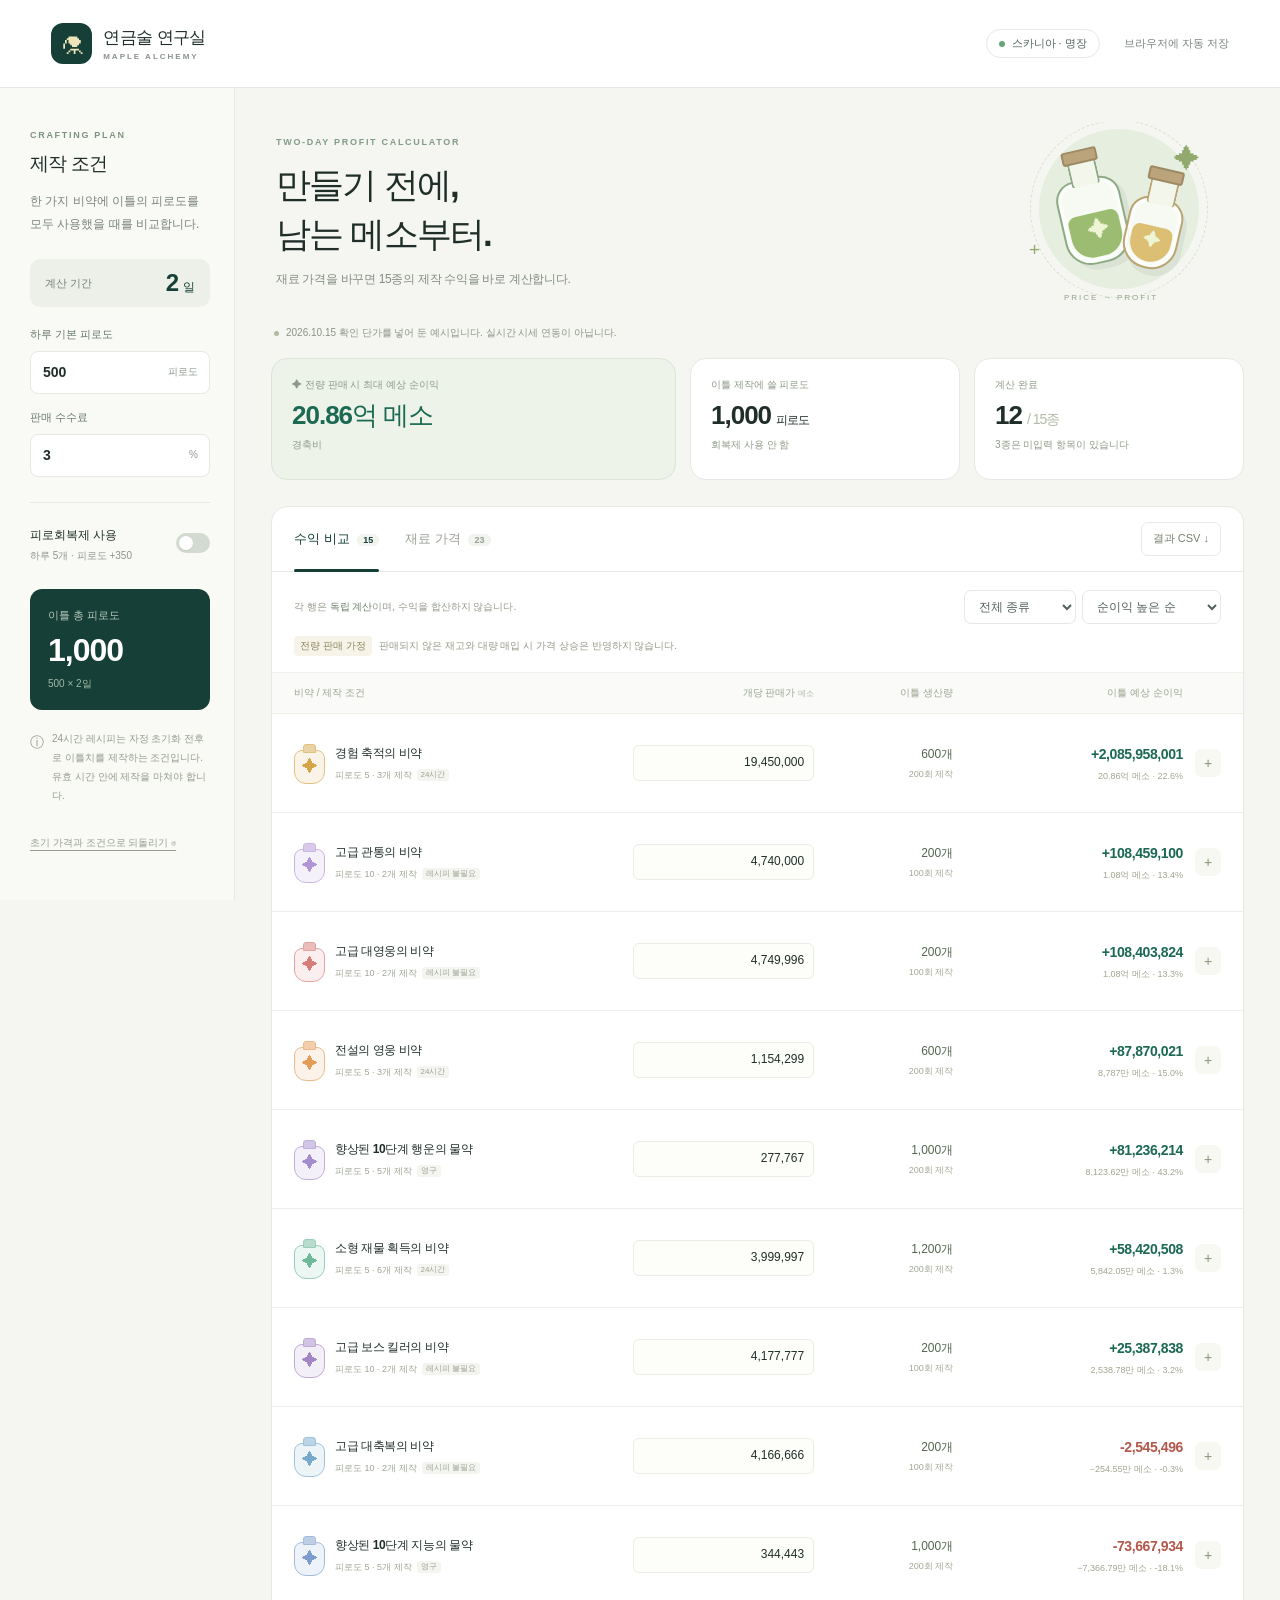
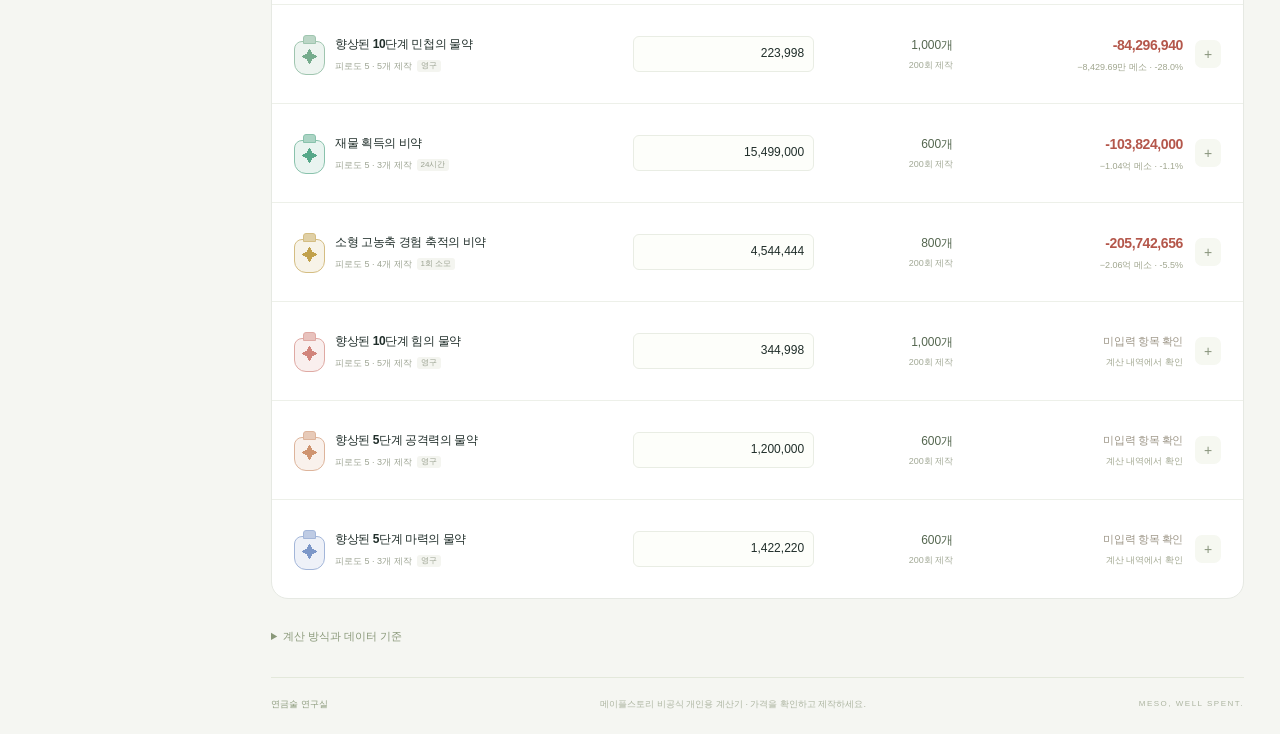
==== commit 04882957: "Preserve theme variables in standalone stylesheet" ====
--- a/index.html
+++ b/index.html
@@ -7,8 +7,7 @@
   <meta name="description" content="재료비, 레시피, 수수료와 피로회복제 비용을 반영하는 메이플스토리 이틀 비약 제작 수익 계산기">
   <title>연금술 수익 계산기 · 메이플</title>
   <link rel="icon" type="image/svg+xml" href="[data-uri]">
-  <style>500;600;700;800;900&display=swap');
-:root{--bg:#f5f6f2;--surface:#fff;--ink:#202e2a;--muted:#7a837e;--border:#e6e9e3;--green:#1b6853;--dark:#163f37;--pale:#edf5ed;--red:#b4574b;--gold:#d3b775;--radius:16px;font-synthesis:none;color-scheme:light}
+  <style>:root{--bg:#f5f6f2;--surface:#fff;--ink:#202e2a;--muted:#7a837e;--border:#e6e9e3;--green:#1b6853;--dark:#163f37;--pale:#edf5ed;--red:#b4574b;--gold:#d3b775;--radius:16px;font-synthesis:none;color-scheme:light}
 *{box-sizing:border-box}body{margin:0;background:var(--bg);color:var(--ink);font-family:'Noto Sans KR',-apple-system,BlinkMacSystemFont,'Malgun Gothic',sans-serif;font-size:14px;line-height:1.6}button,input,select{font:inherit}button,a,input,select,summary{-webkit-tap-highlight-color:transparent}button{cursor:pointer}button:disabled{cursor:default}a{color:inherit}button:focus-visible,a:focus-visible,summary:focus-visible{outline:3px solid #78a58c;outline-offset:4px}input:focus,select:focus{outline:2px solid #559e7f;outline-offset:1px}input{min-width:0;border:1px solid var(--border);border-radius:8px;padding:10px 12px;color:var(--ink);background:#fff;font-variant-numeric:tabular-nums}input::placeholder{color:#a2aaa4;font-weight:400}input.invalid{border-color:#d39788;background:#fffaf6}select{border:1px solid var(--border);background:white;border-radius:7px;padding:8px 28px 8px 10px;font-size:12px;color:#53615a}button{border:0}h1,h2,h3,p{margin:0}button,input,select{transition:background .15s,border-color .15s,box-shadow .15s}button:hover{filter:brightness(.97)}[hidden]{display:none!important}.muted{color:var(--muted);font-size:12px;line-height:1.9}.tiny{font-size:11px;color:var(--muted);line-height:1.9}.topbar{height:88px;padding:0 4%;background:#fff;border-bottom:1px solid var(--border);display:flex;align-items:center;justify-content:space-between}.brand{display:flex;align-items:center;gap:11px;text-decoration:none;font-size:17px;font-weight:800;letter-spacing:-.6px}.brand small{display:block;color:#8a938b;font-size:8px;letter-spacing:2px;font-weight:600;margin-top:0}.brand-icon{height:41px;width:41px;border-radius:12px;background:var(--dark);display:grid;place-items:center;color:#eee5bb;font-size:28px;font-weight:400}.header-right{display:flex;align-items:center;gap:24px;font-size:11px;color:var(--muted)}.world{display:inline-flex;align-items:center;gap:7px;border:1px solid var(--border);border-radius:20px;padding:5px 12px;color:#52655b;font-size:11px}.world i{height:6px;width:6px;background:#65a57b;border-radius:50%}.layout{display:grid;grid-template-columns:235px minmax(0,1fr);max-width:1480px;margin:auto}.sidebar{padding:40px 24px 32px 30px;border-right:1px solid var(--border);background:#f9faf6;align-self:start;min-height:calc(100vh - 88px);position:sticky;top:0}.section-kicker{color:#7e9481;font-size:9px;font-weight:800;letter-spacing:1.7px}.sidebar h2{font-size:19px;letter-spacing:-.7px;margin:7px 0 10px}.period{display:flex;justify-content:space-between;align-items:center;background:#ecf0e8;border-radius:10px;padding:12px 15px;margin:24px 0 19px;font-size:11px;color:#778174}.period strong{font-size:24px;line-height:1;color:var(--dark)}.period strong span{font-size:12px;margin-left:4px;font-weight:500}.field{display:block;font-size:11px;font-weight:500;color:#69786d;margin:15px 0}.input-unit{position:relative;display:flex;align-items:center;margin-top:7px}.input-unit input{width:100%;font-size:14px;font-weight:600;padding-right:58px;height:43px}.input-unit>span{position:absolute;right:12px;font-size:10px;color:#8b968d;pointer-events:none}.divider{height:1px;background:var(--border);margin:25px 0 20px}.toggle-row{display:flex;align-items:center;justify-content:space-between;cursor:pointer;position:relative}.toggle-row strong{font-size:12px;font-weight:600}.toggle-row small{display:block;font-size:10px;color:#8b948b;margin-top:3px}.toggle-row input{position:absolute;right:0;width:38px;height:23px;opacity:0;cursor:pointer}.toggle{width:34px;height:20px;background:#d3dbd0;border-radius:20px;position:relative;pointer-events:none}.toggle:after{content:'';position:absolute;top:3px;left:3px;height:14px;width:14px;background:white;border-radius:50%;box-shadow:0 1px 2px #0001;transition:transform .2s}.toggle-row input:checked+.toggle{background:var(--green)}.toggle-row input:checked+.toggle:after{transform:translateX(14px)}.toggle-row input:focus-visible+.toggle{outline:3px solid #a6c3aa;outline-offset:3px}.fatigue-total{display:flex;flex-direction:column;background:var(--dark);color:white;border-radius:12px;padding:18px;margin-top:25px}.fatigue-total>span{color:#b7c8bc;font-size:11px}.fatigue-total strong{font-size:32px;letter-spacing:-1px;font-weight:600;line-height:1.6}.fatigue-total small{font-size:10px;color:#9fb8a6}.sidebar-note{display:flex;gap:8px;margin-top:19px;color:#939b8b;font-size:10px;line-height:1.9}.sidebar-note>span{font-size:14px}.text-button{background:none;padding:0;color:#959c91;text-decoration:underline;text-underline-offset:4px;font-size:10px;margin-top:30px}main{padding:34px 36px 0;min-width:0}.hero{display:flex;align-items:center;justify-content:space-between;min-height:191px;gap:20px;padding:5px 5px 20px}.hero .section-kicker{color:#839b86}.hero h1{font-size:35px;letter-spacing:-1.8px;line-height:1.4;font-weight:800;margin:10px 0 12px}.hero p{font-size:12px;color:#838c82;letter-spacing:-.3px}.hero-art{width:230px;flex-shrink:0;position:relative;height:170px}.orbit{position:absolute;width:160px;height:160px;border-radius:50%;background:#e6eee0;top:2px;left:30px}.orbit:before{content:'';position:absolute;inset:-9px;border:1px dashed #d5e1cd;border-radius:50%;transform:rotate(-15deg)}.bottle{position:absolute;background:#fcfff8bb;border:2px solid #8eaa85;box-shadow:inset 0 0 0 4px #ffffffa1,5px 6px 0 #193c3110;border-radius:20px 20px 26px 26px;width:65px;height:86px;transform:rotate(-13deg);top:51px;left:52px}.bottle:before{content:'';position:absolute;width:25px;height:30px;border:2px solid #8eaa85;border-bottom:0;top:-27px;left:17px;background:#f2f6eb;border-radius:4px}.bottle:after{content:'';position:absolute;width:32px;height:10px;top:-32px;left:13px;background:#bba47b;border:2px solid #9d8a65;border-radius:3px}.bottle div{position:absolute;inset:33px 5px 5px;border-radius:8px 8px 21px 21px;background:#9cbd71}.bottle div:after{content:'✦';position:absolute;left:18px;top:0;color:#eef5d4;font-size:22px}.b2{left:116px;top:70px;transform:rotate(13deg);width:55px;height:72px;border-color:#bba473}.b2:before{left:12px;border-color:#bba473}.b2:after{left:8px}.b2 div{background:#ddbf73;inset:27px 5px 5px}.b2 div:after{left:13px;font-size:18px}.spark{position:absolute;color:#91a96c}.s1{font-size:26px;top:12px;left:165px}.s2{font-size:19px;left:20px;top:108px}.art-label{position:absolute;left:55px;bottom:-8px;color:#92a286;font-size:8px;letter-spacing:2px}.snapshot{display:flex;align-items:center;gap:7px;color:#8a9386;font-size:10px;padding:8px 3px 17px}.snapshot strong{font-weight:500}.snapshot-dot{width:5px;height:5px;background:#afbc9e;border-radius:50%;flex-shrink:0}.summary{display:grid;grid-template-columns:1.5fr 1fr 1fr;gap:14px;margin-bottom:26px}.summary-card{background:white;border:1px solid var(--border);border-radius:var(--radius);padding:18px 20px;min-height:122px;display:flex;flex-direction:column}.summary-card:first-child{background:#edf3e8;border-color:#dce5d5}.summary-label{font-size:10px;color:#8c9887;display:flex;align-items:center;gap:7px}.summary-card strong{font-size:26px;letter-spacing:-1px;font-weight:700;line-height:1.7;white-space:nowrap}.summary-card small{font-size:10px;color:#8e9888;overflow:hidden;text-overflow:ellipsis;white-space:nowrap}.summary-card:first-child strong{color:var(--green)}.workspace{background:#fff;border:1px solid var(--border);border-radius:17px;overflow:hidden}.workspace-top{display:flex;justify-content:space-between;align-items:center;border-bottom:1px solid var(--border);padding:0 22px}.tabs{display:flex;gap:26px}.tabs button{position:relative;background:transparent;color:#9ba198;font-size:13px;font-weight:600;min-height:64px;padding:0}.tabs button.active{color:var(--dark)}.tabs button.active:after{content:'';position:absolute;bottom:-1px;height:3px;background:var(--dark);border-radius:2px;left:0;right:0}.tabs button span{font-size:9px;background:#f1f3ed;border-radius:8px;padding:1px 6px;margin-left:4px}.secondary-button{border:1px solid var(--border);border-radius:7px;font-size:11px;color:#75816f;background:white;padding:7px 11px}.table-toolbar{padding:18px 22px 12px;display:flex;justify-content:space-between;align-items:center;gap:10px}.table-toolbar p{font-size:10px;color:#939a8c}.table-toolbar p strong{font-weight:500;color:#677b65}.table-toolbar>div{display:flex;gap:6px}.sale-assumption{font-size:10px;margin:0 22px 16px;color:#949987}.sale-assumption>span{display:inline-block;color:#8b855e;background:#f6f3e8;padding:2px 6px;border-radius:4px;margin-right:5px;font-weight:500}.results-head,.potion-row{display:grid;grid-template-columns:minmax(170px,1.8fr) minmax(115px,1fr) minmax(74px,.7fr) minmax(145px,1.2fr) 26px;align-items:center;gap:12px;padding:12px 22px}.results-head{background:#fafbf8;font-size:10px;color:#9aa28f;border-top:1px solid #f1f2ed;border-bottom:1px solid #eef0e8;min-height:40px}.results-head span:nth-child(n+2){text-align:right}.results-head small{font-size:8px;opacity:.8}.potion-item{border-bottom:1px solid #edf0e9}.potion-item:last-child{border:0}.potion-row{min-height:98px}.potion-name{display:flex;align-items:center;gap:10px;min-width:0}.mini-bottle{width:31px;height:34px;border:1px solid color-mix(in srgb,var(--potion) 70%,white);border-radius:8px 8px 12px 12px;background:color-mix(in srgb,var(--potion) 13%,white);flex-shrink:0;position:relative;display:grid;place-items:center;margin-top:7px}.mini-bottle:before{content:'';position:absolute;top:-7px;width:11px;height:7px;border-radius:3px 3px 0 0;background:color-mix(in srgb,var(--potion) 50%,white);border:1px solid color-mix(in srgb,var(--potion) 70%,white)}.mini-bottle:after{content:'✦';color:var(--potion);font-size:16px}.potion-name h3{font-size:12px;font-weight:600;line-height:1.65;letter-spacing:-.4px;word-break:keep-all}.potion-meta{display:flex;gap:5px;align-items:center;flex-wrap:wrap;margin-top:4px;font-size:9px;color:#9ca392}.recipe-tag{background:#f4f5f0;border-radius:3px;padding:0 4px;font-size:8px}.price-input{width:100%;text-align:right;font-size:12px;font-weight:500;padding:7px 9px;border-color:#e9ede4;border-radius:6px;background:#fdfefa}.production{text-align:right;font-variant-numeric:tabular-nums;font-size:12px;color:#54664f}.production small{display:block;font-size:9px;color:#a2a996;margin-top:3px}.profit-cell{text-align:right;min-width:0}.profit-cell strong{display:block;font-size:14px;letter-spacing:-.4px;font-variant-numeric:tabular-nums;white-space:nowrap;font-weight:700}.positive{color:var(--green)}.negative{color:var(--red)}.unknown{color:#9c9586;font-size:11px!important}.profit-cell small{font-size:9px;color:#a0a68f;display:block;margin-top:4px}.expand{background:#f6f8f1;border-radius:7px;color:#89957d;font-size:14px;height:28px;width:26px;padding:0}.expand[aria-expanded=true]{background:#e9f0e3;color:var(--dark)}.detail{background:#f9fbf6;padding:22px;border-top:1px solid #edf0e8}.detail-title{display:flex;align-items:center;justify-content:space-between;gap:12px;margin-bottom:15px}.detail-title strong{font-size:12px;color:#527047}.detail-title span{font-size:10px;color:#8e9b85}.detail-controls{display:grid;grid-template-columns:.7fr .7fr 1fr 1.2fr;gap:12px;margin-bottom:17px}.detail-controls label{font-size:10px;color:#88967e}.detail-controls input,.detail-controls select{width:100%;margin-top:5px;font-size:12px;padding:8px 10px;height:37px}.detail-controls .check-owned{display:flex;align-items:center;gap:7px;margin:0;height:24px;grid-column:1/-1;color:#6b7c60}.check-owned input{width:14px;height:14px;padding:0;accent-color:var(--green);margin:0}.detail-note{font-size:10px;background:#f2f2e8;color:#94916d;border-radius:7px;padding:9px 12px;margin-bottom:16px;line-height:1.8}.bom{width:100%;border-collapse:collapse;font-variant-numeric:tabular-nums;font-size:11px}.bom th{font-weight:400;font-size:9px;color:#96a08b;text-align:right;padding:0 0 7px;border-bottom:1px solid #e4e9dc}.bom th:first-child{text-align:left}.bom td{padding:8px 0;border-bottom:1px solid #eaf0e2;text-align:right;color:#62775a}.bom td:first-child{text-align:left}.bom .qty-input{width:60px;padding:3px 6px;font-size:11px;text-align:right;background:white}.bom .bom-price{width:110px;padding:4px 6px;font-size:11px;text-align:right;background:white}.bom small{color:#a1aa97;font-size:9px}.cost-lines{display:grid;grid-template-columns:1fr 1fr;gap:6px 36px;margin-top:18px;font-size:11px;color:#8b9880}.cost-line{display:flex;justify-content:space-between;gap:10px;padding:3px 0;align-items:center}.cost-line strong{font-weight:500;font-variant-numeric:tabular-nums;color:#5d7153}.cost-total{grid-column:1/-1;border-top:1px solid #dfe6d6;margin-top:7px;padding:13px 0 0;display:flex;align-items:center;justify-content:space-between}.cost-total>div>span{display:block;color:#4b6840;font-weight:600;font-size:12px}.cost-total small{font-size:9px;color:#a2ad94}.cost-total strong{font-size:23px;letter-spacing:-.7px}.detail-foot{font-size:10px;color:#a0aa94;line-height:1.8;margin-top:13px}.detail-missing{margin-top:12px;padding:10px 12px;border:1px dashed #cfcab5;border-radius:6px;color:#94865e;font-size:11px}.materials-intro{display:flex;justify-content:space-between;align-items:center;padding:26px 22px 18px;gap:20px}.materials-intro h2{font-size:17px;letter-spacing:-.5px}.materials-intro p{font-size:10px;color:#969f8d;margin-top:6px;max-width:420px;line-height:1.9}.search{display:flex;gap:7px;align-items:center;min-width:160px;border:1px solid var(--border);border-radius:8px;padding:0 10px;color:#93a185}.search input{border:0;padding:9px 0;font-size:11px;width:120px}.search input:focus{outline:0}.search:focus-within{outline:2px solid #559e7f}.price-guidance{margin:0 22px 20px;background:#f7f9f3;border-radius:8px;padding:10px 13px;color:#8a997c;font-size:10px;line-height:1.9}#material-grid{padding:0 22px 24px}.material-heading{display:flex;gap:9px;align-items:center;margin:20px 0 12px;font-size:12px;font-weight:600;color:#596f4c}.material-heading>span{font-size:9px;font-weight:400;color:#a1ae96}.materials-group{display:grid;grid-template-columns:repeat(3,minmax(0,1fr));gap:12px}.material-card{border:1px solid #e8eddf;border-radius:10px;padding:13px;background:#fff}.material-card.missing-card{background:#fffcf6;border-color:#e7dfcc}.material-card label{display:block;font-size:11px;font-weight:500;letter-spacing:-.2px;color:#697d5b;margin-bottom:9px}.material-card input{width:100%;font-size:13px;font-weight:500;padding:9px 11px;text-align:right;border-color:#e9eddf}.material-card small{display:block;color:#a0ad92;font-size:9px;text-align:right;margin-top:5px;min-height:15px}.material-card.missing-card small{color:#b19f76}.method{margin:22px 0;font-size:11px;color:#96a086;line-height:1.9}.method summary{cursor:pointer;color:#899879;font-size:11px;padding:5px 0}.method>div{padding:13px 16px;border:1px solid #e2e9da;border-radius:8px;margin-top:9px;background:#fafbf8}.method p+p{margin-top:10px}.method strong{font-weight:500}.source-links a{text-decoration:underline;text-underline-offset:3px}footer{display:flex;gap:15px;align-items:center;justify-content:space-between;font-size:9px;color:#adb5a1;margin-top:25px;padding:19px 0 23px;border-top:1px solid #e3e8db}footer>span:first-child{font-weight:700;color:#8d9c7e}footer>span:last-child{letter-spacing:1.5px;font-size:8px}.empty{text-align:center;padding:40px;color:#9aaa8e}.sr-only{position:absolute;width:1px;height:1px;padding:0;overflow:hidden;clip:rect(0,0,0,0);white-space:nowrap;border:0}#toast{position:fixed;bottom:25px;left:50%;transform:translateX(-50%);background:var(--dark);color:#eef6e8;font-size:12px;border-radius:10px;padding:12px 20px;box-shadow:0 6px 25px #203b3220;z-index:20}dialog{border:1px solid var(--border);border-radius:18px;padding:28px;max-width:420px;width:90%;color:var(--ink)}dialog::backdrop{background:#13291e55;backdrop-filter:blur(3px)}dialog h2{font-size:20px}dialog p{font-size:12px;color:var(--muted);margin:12px 0 25px}dialog form>div{display:flex;gap:9px;justify-content:flex-end}.primary-button{background:var(--green);color:white;border-radius:7px;padding:8px 18px;font-size:12px}
 @media(min-width:1400px){main{padding:42px 45px 0}.layout{grid-template-columns:255px minmax(0,1fr)}.sidebar{padding-left:38px;padding-right:30px}.hero h1{font-size:39px}.potion-name h3{font-size:13px}.potion-row{min-height:99px}.profit-cell strong{font-size:16px}}
 @media(max-width:1100px){.layout{grid-template-columns:210px minmax(0,1fr)}.sidebar{padding:30px 18px}.hero-art{width:180px;transform:scale(.9);transform-origin:right center}main{padding:27px 22px 0}.hero h1{font-size:31px}.hero p{font-size:11px}.results-head,.potion-row{grid-template-columns:minmax(135px,1.5fr) minmax(100px,1fr) 65px minmax(120px,1fr) 24px;gap:8px;padding-left:16px;padding-right:16px}.potion-name{gap:8px}.mini-bottle{width:25px;height:29px}.profit-cell strong{font-size:12px}.summary{gap:10px}.summary-card{padding:15px;min-height:116px}.summary-card strong{font-size:22px}.potion-name h3{font-size:11px}.table-toolbar{align-items:flex-start}.table-toolbar p{max-width:180px}.materials-group{grid-template-columns:repeat(2,minmax(0,1fr))}.materials-intro{align-items:flex-start;flex-direction:column}.search{width:100%}.search input{width:100%}}
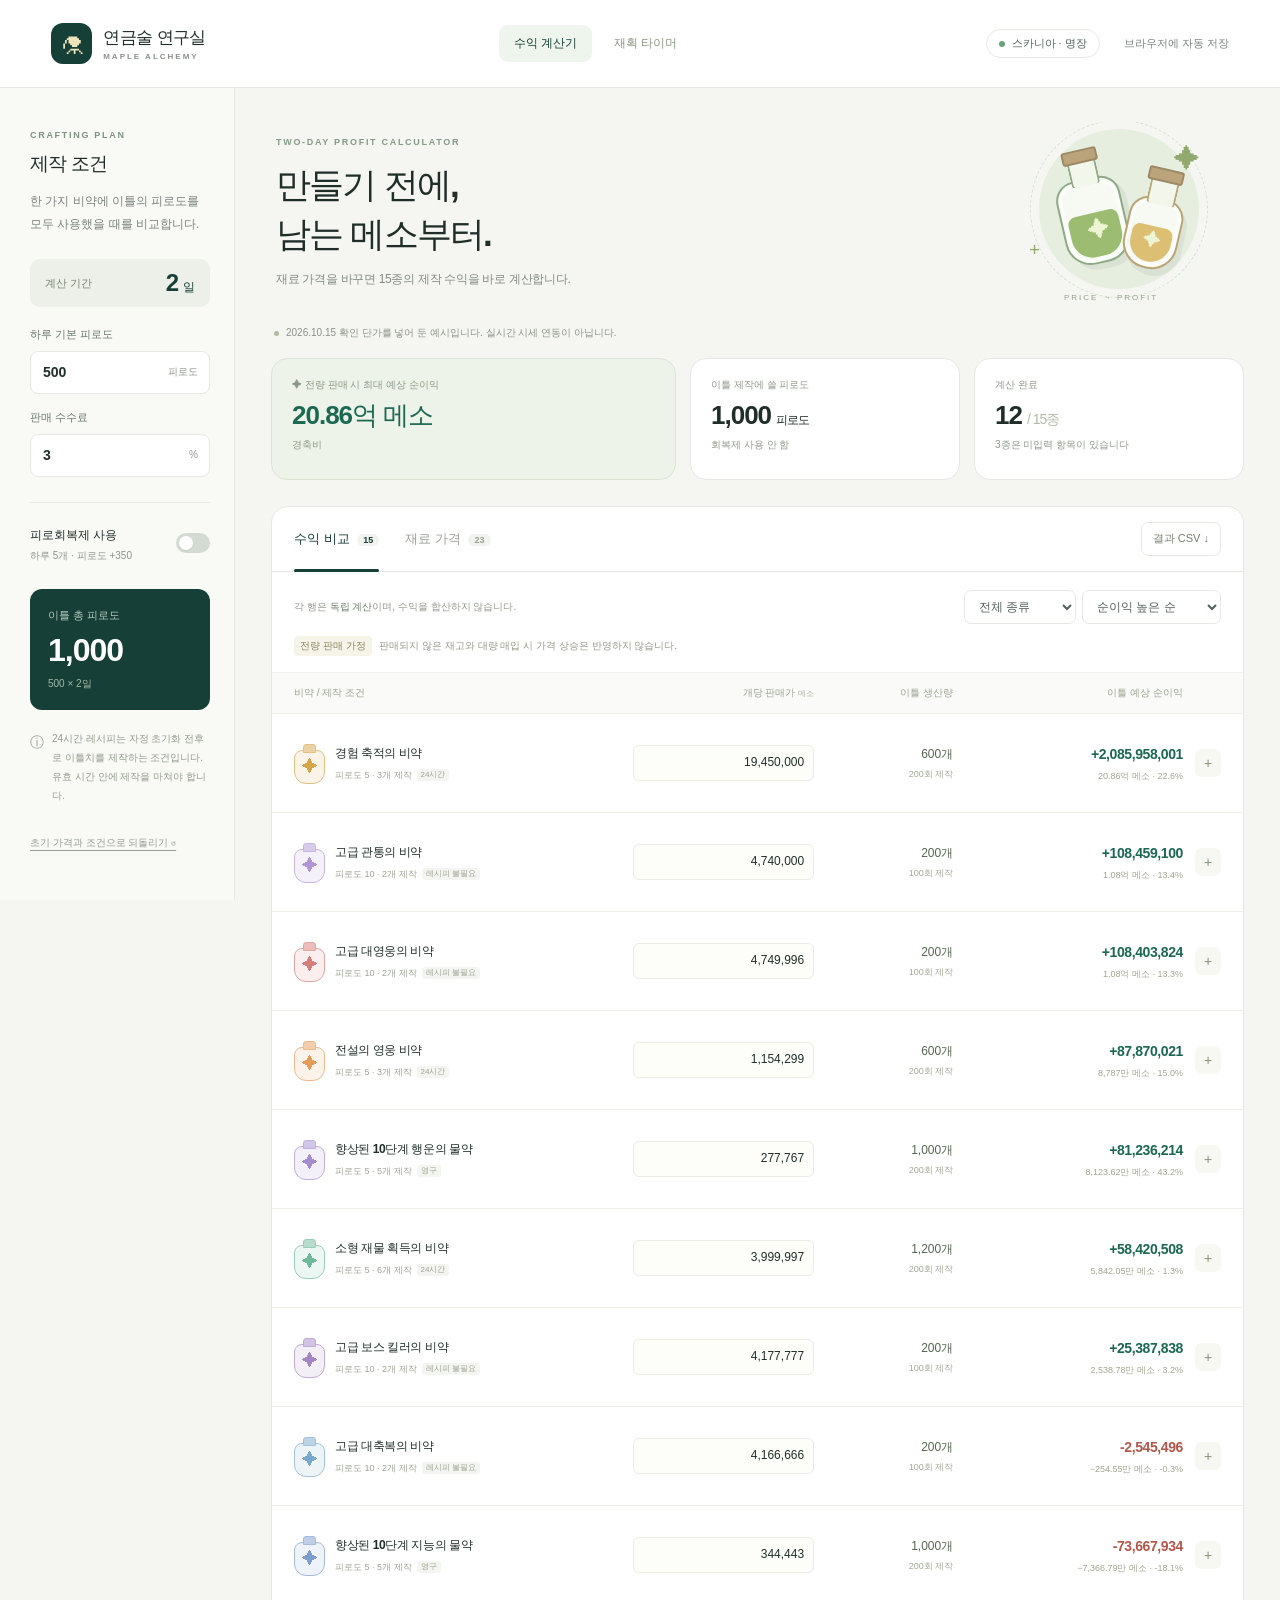
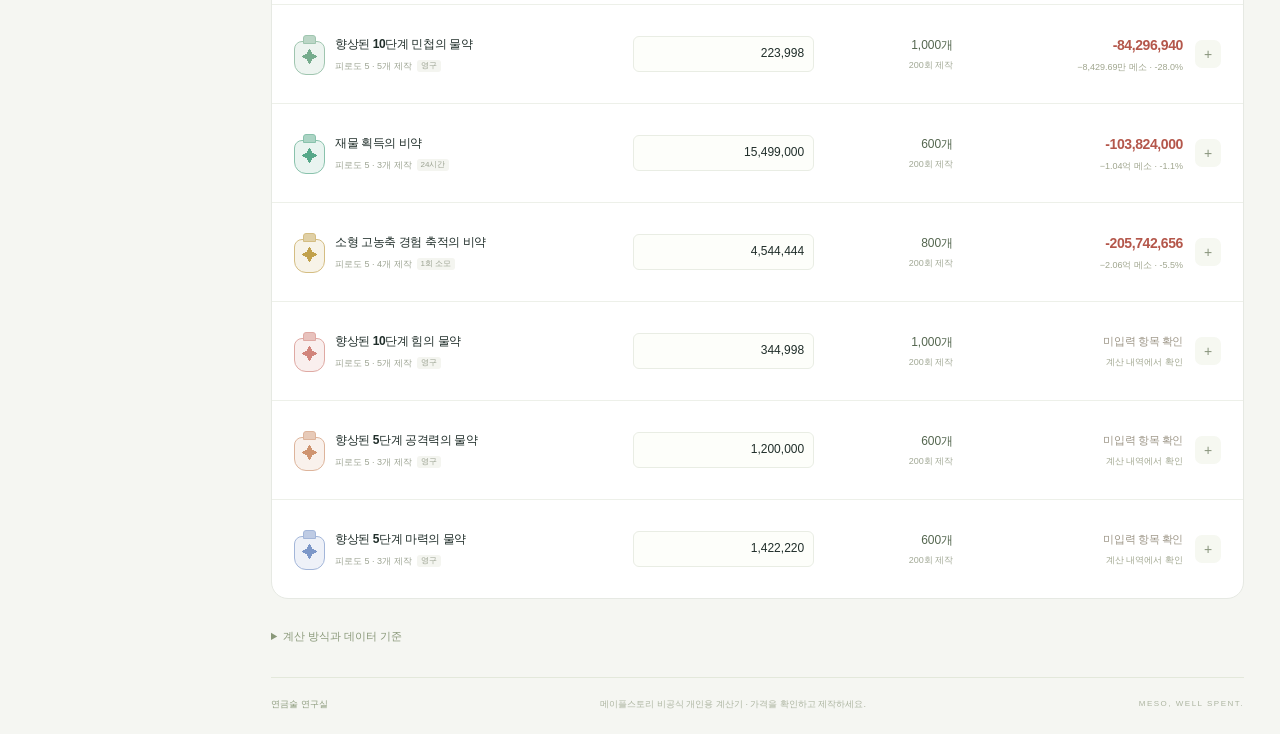
==== commit 40a0a9e3: "Add MapleStory hunting timer with alerts and persistent countdown" ====
--- a/index.html
+++ b/index.html
@@ -23,11 +23,12 @@
 
 @media(min-width:851px){.sidebar{max-height:100vh;overflow-y:auto}}.sidebar::-webkit-scrollbar{width:4px}.sidebar::-webkit-scrollbar-thumb{background:#dce3d4;border-radius:4px}
 
+.tool-nav{display:flex;align-items:center;gap:7px}.tool-nav a{font-size:12px;text-decoration:none;padding:9px 15px;border-radius:9px;color:#8a9783;white-space:nowrap}.tool-nav [aria-current=page]{background:var(--pale);color:var(--dark);font-weight:700}@media(max-width:1000px){.topbar .header-right{display:none}}@media(max-width:650px){.topbar{gap:12px;padding-left:15px;padding-right:15px}.tool-nav{gap:2px}.tool-nav a{font-size:10px;padding:7px 8px}}@media(max-width:380px){.topbar{height:auto;min-height:75px;flex-wrap:wrap;padding-top:12px;padding-bottom:12px}.tool-nav{margin-left:auto}}
 </style>
 
 </head>
 <body id="top">
-  <header class="topbar"><a href="#top" class="brand"><span class="brand-icon" aria-hidden="true">⚗</span><span>연금술 연구실<small>MAPLE ALCHEMY</small></span></a><div class="header-right"><span class="world"><i></i> 스카니아 · 명장</span><span id="save-status" role="status">브라우저에 자동 저장</span></div></header>
+  <header class="topbar"><a href="#top" class="brand"><span class="brand-icon" aria-hidden="true">⚗</span><span>연금술 연구실<small>MAPLE ALCHEMY</small></span></a><nav class="tool-nav" aria-label="도구 선택"><a href="./" aria-current="page">수익 계산기</a><a href="./timer.html">재획 타이머</a></nav><div class="header-right"><span class="world"><i></i> 스카니아 · 명장</span><span id="save-status" role="status">브라우저에 자동 저장</span></div></header>
   <div class="layout">
     <aside class="sidebar" aria-label="계산 조건">
       <div class="section-kicker">CRAFTING PLAN</div>
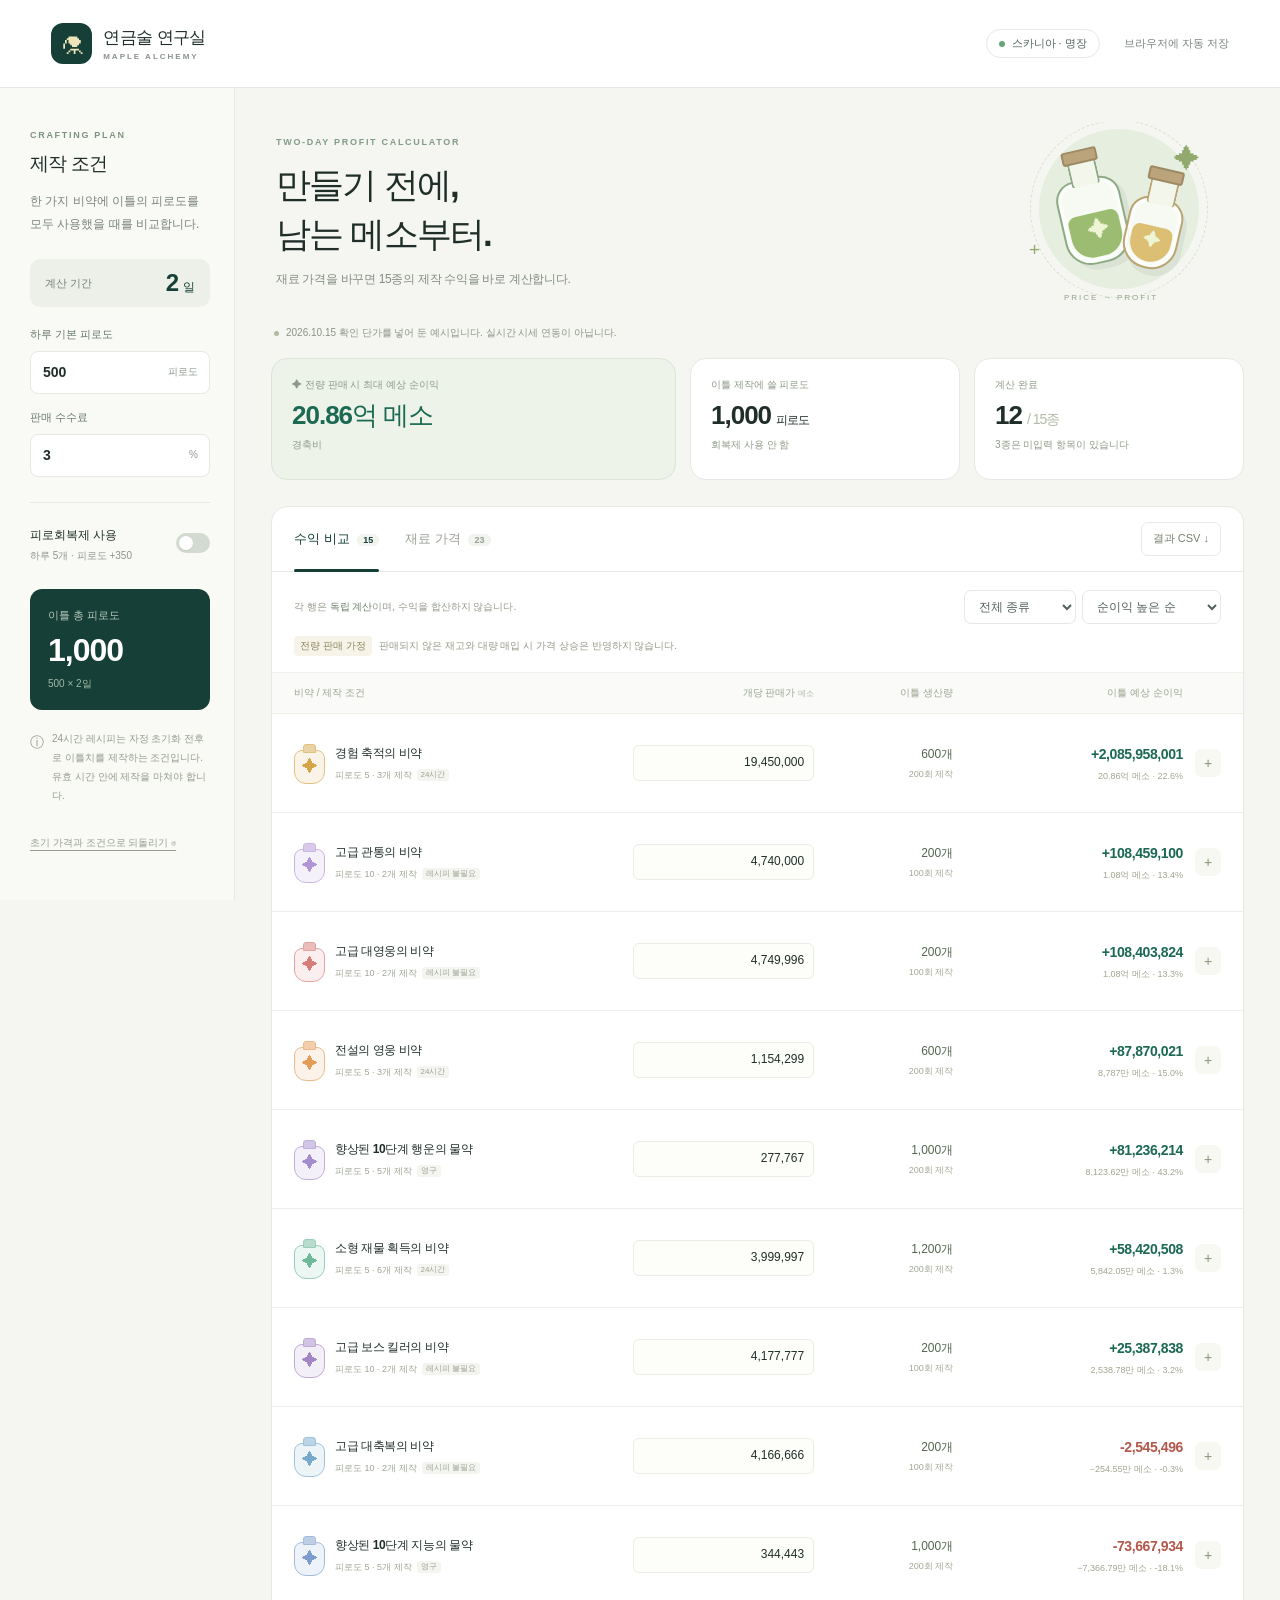
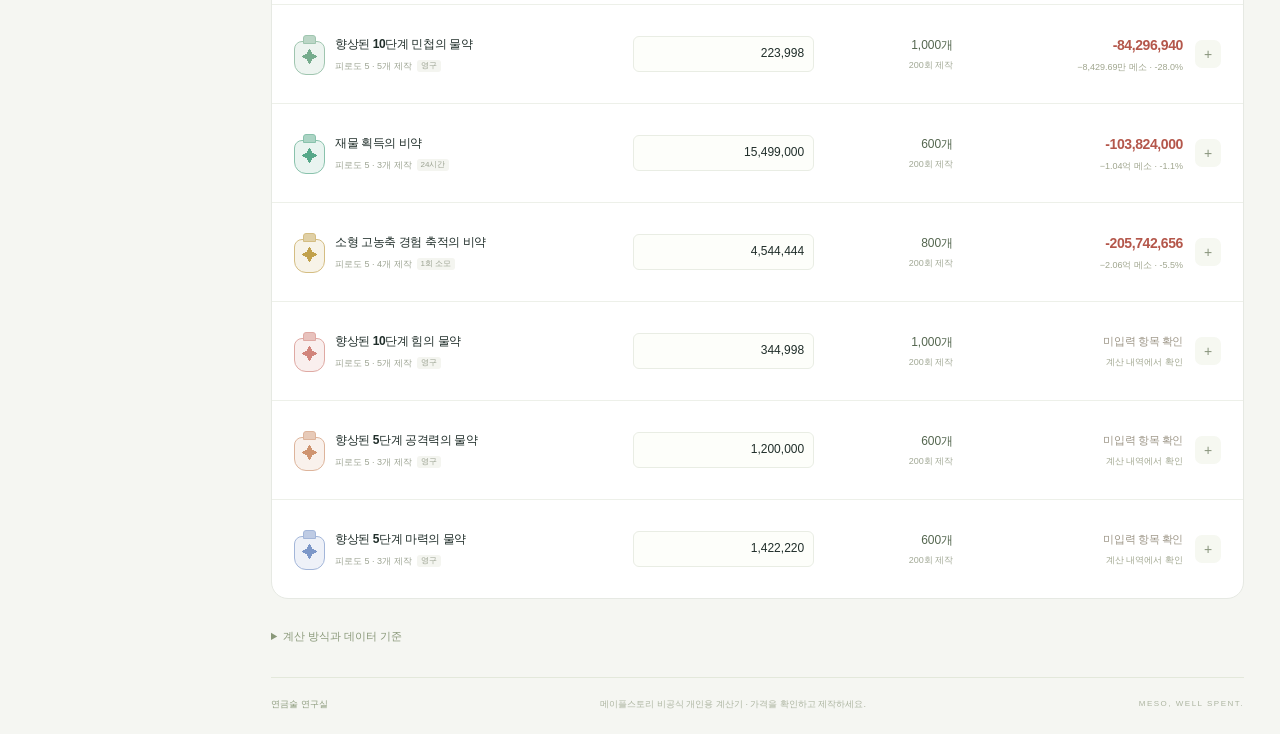
==== commit 11b6fc12: "Revert "Add MapleStory hunting timer with alerts and persistent countdown" This reverts commit 40a0a" ====
--- a/index.html
+++ b/index.html
@@ -23,12 +23,11 @@
 
 @media(min-width:851px){.sidebar{max-height:100vh;overflow-y:auto}}.sidebar::-webkit-scrollbar{width:4px}.sidebar::-webkit-scrollbar-thumb{background:#dce3d4;border-radius:4px}
 
-.tool-nav{display:flex;align-items:center;gap:7px}.tool-nav a{font-size:12px;text-decoration:none;padding:9px 15px;border-radius:9px;color:#8a9783;white-space:nowrap}.tool-nav [aria-current=page]{background:var(--pale);color:var(--dark);font-weight:700}@media(max-width:1000px){.topbar .header-right{display:none}}@media(max-width:650px){.topbar{gap:12px;padding-left:15px;padding-right:15px}.tool-nav{gap:2px}.tool-nav a{font-size:10px;padding:7px 8px}}@media(max-width:380px){.topbar{height:auto;min-height:75px;flex-wrap:wrap;padding-top:12px;padding-bottom:12px}.tool-nav{margin-left:auto}}
 </style>
 
 </head>
 <body id="top">
-  <header class="topbar"><a href="#top" class="brand"><span class="brand-icon" aria-hidden="true">⚗</span><span>연금술 연구실<small>MAPLE ALCHEMY</small></span></a><nav class="tool-nav" aria-label="도구 선택"><a href="./" aria-current="page">수익 계산기</a><a href="./timer.html">재획 타이머</a></nav><div class="header-right"><span class="world"><i></i> 스카니아 · 명장</span><span id="save-status" role="status">브라우저에 자동 저장</span></div></header>
+  <header class="topbar"><a href="#top" class="brand"><span class="brand-icon" aria-hidden="true">⚗</span><span>연금술 연구실<small>MAPLE ALCHEMY</small></span></a><div class="header-right"><span class="world"><i></i> 스카니아 · 명장</span><span id="save-status" role="status">브라우저에 자동 저장</span></div></header>
   <div class="layout">
     <aside class="sidebar" aria-label="계산 조건">
       <div class="section-kicker">CRAFTING PLAN</div>
